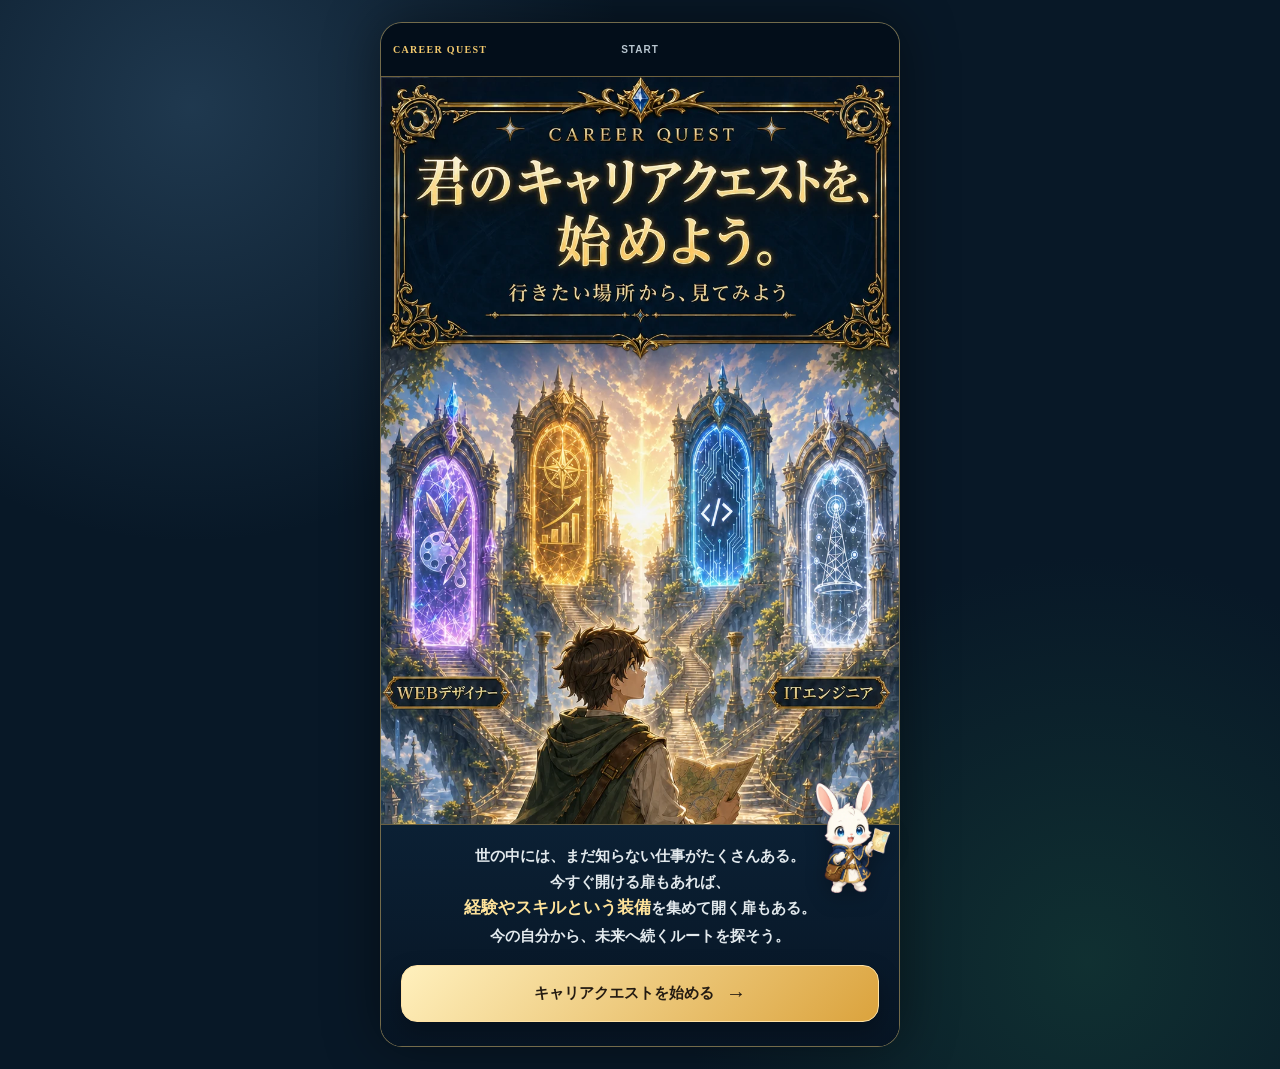
==== index.html @ 81e9b84a "initial commit" ====
<!doctype html>
<html lang="ja">
  <head>
    <meta charset="UTF-8" />
    <meta name="viewport" content="width=device-width, initial-scale=1.0, viewport-fit=cover" />
    <meta name="theme-color" content="#081827" />
    <meta name="description" content="行きたい未来と、今の自分から始めやすいキャリアルートを確認するミニゲームです。" />
    <meta name="author" content="@satomi.ohtagaki" />
    <meta name="copyright" content="© 2026 @satomi.ohtagaki" />
    <title>Career Quest | はじめのルートを探そう</title>
    <link rel="stylesheet" href="styles.css" />
  </head>
  <body>
    <main class="game-shell">
      <header class="game-bar">
        <span class="game-brand">CAREER QUEST</span>
        <span id="stepLabel" class="step-label" aria-live="polite">START</span>
        <nav id="gameNav" class="game-nav" aria-label="ページ操作" hidden>
          <button type="button" data-global-action="back" aria-label="一つ前に戻る">← 戻る</button>
          <button type="button" data-global-action="top" aria-label="トップへ戻る">TOP</button>
        </nav>
      </header>

      <section id="screen" class="screen" aria-live="polite"></section>
      <button id="persistentGuide" class="persistent-guide" type="button" aria-label="うさぎの案内人に話しかける">
        <img src="assets/rabbit-guide.webp" alt="" />
      </button>
    </main>

    <template id="startTemplate">
      <article class="start-screen">
        <img class="start-art" src="assets/hero.webp" alt="複数の未来の扉を前にした冒険者" />
        <div class="start-action">
          <p>
            世の中には、まだ知らない仕事がたくさんある。<br />
            今すぐ開ける扉もあれば、<br />
            <strong>経験やスキルという装備</strong>を集めて開く扉もある。<br />
            今の自分から、未来へ続くルートを探そう。
          </p>
          <button class="quest-button" data-action="start-quest">キャリアクエストを始める <span>→</span></button>
        </div>


      </article>
    </template>

    <template id="goalTemplate">
      <article class="goal-screen">
        <section id="careerReveal" class="career-reveal" hidden aria-label="仕事のカードを動かして、未来の扉へ送る演出">
          <div class="reveal-veil" aria-hidden="true"></div>
          <div class="reveal-copy">
            <p class="eyebrow">THE WORLD OF WORK</p>
            <h2>仕事も、働き方も、ひとつじゃない。</h2>
            <p>カードをマウスや指で動かして、仕事の世界を眺めてみよう。</p>
          </div>
          <div id="revealCards" class="reveal-cards" aria-hidden="true"></div>

          <aside id="cardDetail" class="card-detail" hidden aria-live="polite">
            <button class="card-detail__close" type="button" data-action="close-card-detail" aria-label="カード詳細を閉じる">×</button>
            <button class="card-detail__nav card-detail__nav--prev" type="button" data-action="prev-card" aria-label="前のカードを見る">‹</button>
            <div class="card-detail__content">
              <div id="cardDetailVisual" class="card-detail__visual"></div>
              <h3 id="cardDetailTitle"></h3>
              <dl class="card-detail__stats">
                <div><dt>役割</dt><dd id="cardDetailCopy"></dd></div>
                <div><dt>装備</dt><dd id="cardDetailGear"></dd></div>
                <div class="card-detail__warning"><dt>注意</dt><dd id="cardDetailChallenge"></dd></div>
              </dl>
              <button class="card-detail__choose" type="button" data-action="choose-card-gate">この扉を見てみる <span>→</span></button>
            </div>
            <button class="card-detail__nav card-detail__nav--next" type="button" data-action="next-card" aria-label="次のカードを見る">›</button>
          </aside>

          <div class="reveal-controls">
            <p><span>↔</span> ドラッグしてカードを動かせるよ</p>
            <button class="reveal-skip" type="button" data-action="skip-reveal">演出をスキップして、カードを扉へ送る <span>→</span></button>
          </div>
        </section>

        <div class="goal-heading">
          <p class="eyebrow">QUEST 01 / CHOOSE YOUR GATE</p>
          <h1>行きたい未来の<br />扉を選ぼう。</h1>
          <p class="supporting-copy">扉をタップすると、開くために必要な装備をうさぎが教えてくれるよ。</p>
          <p class="rank-note"><strong>扉のランク</strong>は、今ある装備で挑みやすい扉の目安。経験値を集めれば、次の扉が開く。</p>
        </div>

        <div class="door-map">
          <img src="assets/route-doors.webp" alt="四つの未来へつながる魔法の扉" />
          <button class="door-hotspot creative" data-goal="creative" aria-label="SSR クリエイティブの扉を確認する">
            <span class="door-rank">SSR</span><strong class="door-title">クリエイティブの扉</strong><small class="door-jobs">WEB・動画・制作</small>
          </button>
          <button class="door-hotspot it" data-goal="it" aria-label="SR IT・デジタルの扉を確認する">
            <span class="door-rank">SR</span><strong class="door-title">IT・デジタルの扉</strong><small class="door-jobs">インフラ・開発・CAD</small>
          </button>
          <button class="door-hotspot craft" data-goal="craft" aria-label="R ものづくりの扉を確認する">
            <span class="door-rank">R</span><strong class="door-title">ものづくりの扉</strong><small class="door-jobs">施工管理・機械</small>
          </button>
          <button class="door-hotspot people" data-goal="people" aria-label="N 人と仕事の扉を確認する">
            <span class="door-rank">N</span><strong class="door-title">人と仕事の扉</strong><small class="door-jobs">販売・接客・事務</small>
          </button>
        </div>

        <aside id="guideDialog" class="guide-dialog" hidden aria-live="polite">
          <button class="guide-close" data-action="close-guide" aria-label="案内を閉じる">×</button>
          <div class="guide-bubble">
            <p id="guideKicker" class="eyebrow">REQUIRED EQUIPMENT</p>
            <h2 id="guideTitle"></h2>
            <p id="guideCopy"></p>
            <ul id="guideEquipment"></ul>
            <button class="guide-button" data-action="choose-selected-goal">この扉を目指す <span>→</span></button>
          </div>
        </aside>
      </article>
    </template>

    <template id="questionTemplate">
      <article class="question-screen">
        <div class="progress" aria-label="進行状況"><span id="progressFill"></span></div>
        <p id="questionKicker" class="eyebrow"></p>
        <h1 id="questionTitle"></h1>
        <p id="questionHint" class="supporting-copy"></p>
        <div class="answer-stack">
          <button class="answer-button" data-answer="yes"></button>
          <button class="answer-button" data-answer="no"></button>
          <button class="answer-button subtle-answer" data-answer="maybe"></button>
        </div>
        <p class="microcopy">合否を決める質問ではないよ。今の自分に近いものを選ぼう。</p>
      </article>
    </template>

    <template id="resultTemplate">
      <article class="result-screen">
        <figure class="result-visual">
          <img id="resultArt" alt="診断されたスタートルート" />
          <p class="result-scroll-hint">↓ スクロールして、ルートを確認</p>
        </figure>

        <div class="result-copy">
          <p class="eyebrow">YOUR STARTING ROUTE</p>
          <p id="routeChip" class="route-chip"></p>
          <h1>行きたい未来へ進む、<br />今のスタートルート。</h1>
          <p id="resultLead" class="result-lead"></p>

          <section class="route-map" aria-label="キャリアルート">
            <div><span>選んだ未来の扉</span><strong id="goalName"></strong></div>
            <div><span>今のスタートルート</span><strong id="startingRoute"></strong></div>
            <div><span>最初に挑む仕事</span><strong id="nextJob"></strong></div>
          </section>

          <section class="first-quest">
            <p>FIRST QUEST</p>
            <strong id="firstQuest"></strong>
          </section>

          <p class="result-note">今の装備で始められるルートが、次の扉へ進むための経験値になる。</p>
          <button class="quest-button" data-action="restart">もう一度、ルートを確認する <span>↻</span></button>
          <p class="creator-credit">@satomi.ohtagaki</p>
        </div>
      </article>
    </template>

    <!-- Career Quest / @satomi.ohtagaki -->
    <script src="script.js"></script>
  </body>
</html>
---- styles.css ----
:root {
  --navy: #081827;
  --navy-soft: #102b46;
  --gold: #f2c96e;
  --cream: #fff6e1;
  --ink: #1a2430;
  --green: #1f5d45;
  --line: rgba(242, 201, 110, 0.45);
}

* { box-sizing: border-box; }
html { background: var(--navy); }
body {
  min-height: 100vh;
  margin: 0;
  color: var(--cream);
  background:
    radial-gradient(circle at 15% 10%, rgba(74, 117, 153, 0.35), transparent 30%),
    radial-gradient(circle at 85% 90%, rgba(31, 93, 69, 0.35), transparent 28%),
    var(--navy);
  font-family: "Hiragino Kaku Gothic ProN", "Yu Gothic", sans-serif;
}

button { font: inherit; }
button:focus-visible { outline: 3px solid #fff0a8; outline-offset: 3px; }
img { max-width: 100%; }
h1, h2, h3, p { margin-top: 0; }
h1, h2, h3 { font-family: "Hiragino Mincho ProN", "Yu Mincho", serif; line-height: 1.28; }

.game-shell {
  width: min(100%, 520px);
  min-height: 100vh;
  margin: 0 auto;
  overflow: hidden;
  background: #0b1d30;
  box-shadow: 0 0 56px rgba(0, 0, 0, 0.45);
}
.game-bar {
  position: sticky;
  z-index: 30;
  top: 0;
  display: flex;
  height: 48px;
  align-items: center;
  justify-content: space-between;
  padding: 0 18px;
  border-bottom: 1px solid var(--line);
  background: rgba(4, 14, 26, 0.96);
  backdrop-filter: blur(8px);
}
.game-brand {
  color: var(--gold);
  font-family: Georgia, serif;
  font-size: 12px;
  font-weight: 800;
  letter-spacing: 0.18em;
}
.step-label {
  color: #b9c6d0;
  font-size: 12px;
  font-weight: 800;
  letter-spacing: 0.1em;
}
.screen { min-height: calc(100vh - 48px); }
.eyebrow {
  margin-bottom: 10px;
  color: var(--gold);
  font-size: 12px;
  font-weight: 900;
  letter-spacing: 0.14em;
}
.supporting-copy {
  margin-bottom: 24px;
  color: #d2dde3;
  font-size: 15px;
  font-weight: 600;
  line-height: 1.7;
}

/* START */
.start-screen {
  min-height: calc(100vh - 48px);
  background: #071524;
}
.start-art {
  display: block;
  width: 100%;
  height: auto;
}
.start-action {
  position: relative;
  z-index: 2;
  margin-top: -2px;
  padding: 18px 20px calc(24px + env(safe-area-inset-bottom));
  border-top: 1px solid rgba(242, 201, 110, 0.42);
  background: linear-gradient(180deg, #0b2034, #071524);
  text-align: center;
}
.start-action p {
  margin-bottom: 0;
  color: #e2e9ed;
  font-size: 15px;
  font-weight: 700;
  line-height: 1.7;
}
.start-action p strong {
  color: #ffe39a;
  font-size: 17px;
}
.quest-button {
  display: flex;
  width: 100%;
  min-height: 56px;
  align-items: center;
  justify-content: center;
  gap: 12px;
  margin-top: 16px;
  padding: 16px;
  border: 1px solid #ffe2a5;
  border-radius: 16px;
  color: #241b12;
  background: linear-gradient(135deg, #fff0bd, #dba33d);
  box-shadow: 0 10px 25px rgba(0, 0, 0, 0.28);
  font-size: 15px;
  font-weight: 900;
  cursor: pointer;
}
.quest-button span { font-size: 20px; }
.quest-button:active, .answer-button:active, .guide-button:active { transform: scale(0.985); }

/* GOAL */
.goal-screen {
  position: relative;
  min-height: calc(100vh - 48px);
  overflow: hidden;
  isolation: isolate;
  padding: 20px 14px calc(18px + env(safe-area-inset-bottom));
  background: #071324;
}
.goal-screen::after {
  position: absolute;
  z-index: -1;
  inset: 0;
  background:
    radial-gradient(ellipse at 50% 12%, rgba(112, 168, 224, 0.22), transparent 30%),
    linear-gradient(180deg, rgba(4, 13, 25, 0.12), rgba(6, 18, 31, 0.55));
  content: "";
}
.goal-heading {
  text-align: center;
  text-shadow: 0 2px 12px #06101c;
}
.goal-heading h1 {
  margin-bottom: 8px;
  font-size: clamp(28px, 7.6vw, 38px);
  letter-spacing: -0.035em;
}
.goal-heading .supporting-copy {
  max-width: 430px;
  margin: 0 auto 10px;
  font-size: 14px;
  line-height: 1.6;
}
.rank-note {
  max-width: 420px;
  margin: 0 auto 15px;
  padding: 10px 12px;
  border: 1px solid rgba(242, 201, 110, 0.5);
  border-radius: 11px;
  color: #dce5ea;
  background: rgba(4, 16, 29, 0.72);
  font-size: 12px;
  font-weight: 700;
  line-height: 1.55;
  text-align: left;
}
.rank-note strong { color: #ffe39a; }
.door-map {
  position: relative;
  width: min(100%, 420px);
  aspect-ratio: 2 / 3;
  margin: 0 auto;
  overflow: hidden;
  border: 1px solid rgba(246, 211, 132, 0.72);
  border-radius: 14px;
  background: #07111e;
  box-shadow: 0 0 0 3px rgba(11, 28, 49, 0.9), 0 12px 28px rgba(0, 0, 0, 0.52);
}
.door-map > img {
  display: block;
  width: 100%;
  height: 100%;
  object-fit: cover;
}
.door-hotspot {
  position: absolute;
  width: 48%;
  height: 48%;
  padding: 0;
  border: 0;
  color: white;
  background: transparent;
  cursor: pointer;
}
.door-rank,
.door-title,
.door-jobs {
  position: absolute;
  left: 50%;
  transform: translateX(-50%);
  text-align: center;
  text-shadow: 0 2px 5px #020711, 0 0 12px currentColor;
}
.door-rank {
  top: 2.2%;
  width: 92%;
  font-family: Georgia, "Times New Roman", serif;
  font-size: clamp(26px, 7.5vw, 36px);
  font-weight: 900;
  letter-spacing: 0.05em;
  line-height: 1;
}
.door-title {
  top: 12.5%;
  width: 94%;
  color: #fffdf3;
  font-family: "Hiragino Mincho ProN", "Yu Mincho", serif;
  font-size: clamp(12px, 3.4vw, 15px);
  font-weight: 900;
  line-height: 1.25;
}
.door-jobs {
  bottom: 3.5%;
  width: auto;
  max-width: 90%;
  padding: 5px 8px;
  border: 1px solid rgba(255, 236, 180, 0.55);
  border-radius: 999px;
  color: #fffaf0;
  background: rgba(3, 12, 24, 0.76);
  box-shadow: 0 3px 10px rgba(0, 0, 0, 0.3);
  font-size: clamp(10px, 2.8vw, 12px);
  font-weight: 900;
  line-height: 1.25;
  white-space: nowrap;
}
.door-hotspot:focus-visible,
.door-hotspot:active {
  outline: 2px solid #fff1ac;
  outline-offset: -8px;
}
.door-hotspot.creative { top: 1%; left: 1%; color: #f7dfff; }
.door-hotspot.it { top: 1%; right: 1%; color: #c7f1ff; }
.door-hotspot.craft { bottom: 1%; left: 1%; color: #eff9ad; }
.door-hotspot.people { right: 1%; bottom: 1%; color: #ffe1a0; }

.guide-dialog {
  position: fixed;
  z-index: 40;
  right: max(10px, calc((100vw - 520px) / 2 + 10px));
  bottom: calc(80px + env(safe-area-inset-bottom));
  display: flex;
  width: min(calc(100% - 20px), 400px);
  align-items: end;
  padding: 0;
}
.guide-dialog[hidden] { display: none; }
.guide-bubble {
  position: relative;
  flex: 1;
  margin: 0;
  padding: 17px 15px 15px;
  border: 2px solid #efd28b;
  border-radius: 18px;
  color: #23322e;
  background: linear-gradient(145deg, #fff5d8, #e9d9b6);
  box-shadow: inset 0 0 0 3px rgba(255, 255, 255, 0.58), 0 8px 24px rgba(0, 0, 0, 0.4);
}
.guide-bubble::after {
  position: absolute;
  right: 26px;
  bottom: -12px;
  width: 0;
  height: 0;
  border: 12px solid transparent;
  border-top-color: #e9d9b6;
  border-bottom: 0;
  content: "";
}
.guide-bubble .eyebrow {
  margin-bottom: 5px;
  color: #806020;
  font-size: 10px;
}
.guide-bubble h2 {
  margin-bottom: 8px;
  color: #294434;
  font-size: 19px;
}
.guide-bubble p:not(.eyebrow) {
  margin-bottom: 10px;
  font-size: 14px;
  font-weight: 700;
  line-height: 1.55;
}
.guide-bubble ul {
  display: grid;
  gap: 5px;
  margin: 0 0 13px;
  padding: 0;
  list-style: none;
  font-size: 13px;
  font-weight: 900;
  line-height: 1.4;
}
.guide-bubble li::before {
  margin-right: 6px;
  color: #a56c16;
  content: "✦";
}
.guide-button {
  width: 100%;
  min-height: 46px;
  padding: 11px;
  border: 1px solid #e5be62;
  border-radius: 11px;
  color: #fff6df;
  background: linear-gradient(135deg, #285f86, #153a64);
  box-shadow: inset 0 1px rgba(255, 255, 255, 0.3);
  font-size: 14px;
  font-weight: 900;
  cursor: pointer;
}
.guide-button span { margin-left: 5px; font-size: 17px; }
.guide-close {
  position: absolute;
  z-index: 3;
  top: 16px;
  right: 16px;
  width: 34px;
  height: 34px;
  border: 1px solid #ead18e;
  border-radius: 50%;
  color: #f8e8bc;
  background: #163b5c;
  box-shadow: 0 2px 8px rgba(0, 0, 0, 0.36);
  font-size: 23px;
  line-height: 1;
  cursor: pointer;
}

/* QUESTIONS */
.question-screen {
  display: flex;
  min-height: calc(100vh - 48px);
  flex-direction: column;
  justify-content: center;
  padding: 30px 20px calc(24px + env(safe-area-inset-bottom));
  background: linear-gradient(160deg, #102f48, #0b1e32 70%, #142d29);
}
.question-screen h1 {
  max-width: 450px;
  margin-bottom: 13px;
  font-size: clamp(29px, 7.8vw, 39px);
  letter-spacing: -0.035em;
}
.progress {
  height: 6px;
  margin: 2px 0 31px;
  overflow: hidden;
  border-radius: 99px;
  background: rgba(255, 255, 255, 0.16);
}
.progress span {
  display: block;
  width: 0;
  height: 100%;
  border-radius: inherit;
  background: linear-gradient(90deg, #c89337, #fff1ae);
  transition: width 280ms ease;
}
.answer-stack {
  display: grid;
  gap: 12px;
  margin-top: 7px;
}
.answer-button {
  position: relative;
  min-height: 84px;
  padding: 15px 44px 15px 52px;
  overflow: hidden;
  border: 1px solid rgba(242, 201, 110, 0.72);
  border-radius: 15px;
  color: var(--cream);
  background: linear-gradient(120deg, rgba(24, 69, 91, 0.95), rgba(11, 31, 52, 0.96));
  box-shadow: inset 0 1px rgba(255, 255, 255, 0.18), 0 6px 14px rgba(0, 0, 0, 0.22);
  font-weight: 800;
  text-align: left;
  cursor: pointer;
}
.answer-button::before {
  position: absolute;
  top: 50%;
  left: 16px;
  display: grid;
  width: 25px;
  height: 25px;
  place-items: center;
  border: 1px solid #f2c96e;
  border-radius: 50%;
  color: #f8df9e;
  content: "✦";
  transform: translateY(-50%);
}
.answer-button::after {
  position: absolute;
  top: 50%;
  right: 15px;
  color: #f2c96e;
  content: "›";
  font-family: Georgia, serif;
  font-size: 31px;
  transform: translateY(-53%);
}
.answer-button strong {
  display: block;
  font-family: "Hiragino Mincho ProN", "Yu Mincho", serif;
  font-size: 18px;
  line-height: 1.35;
}
.answer-button small {
  display: block;
  margin-top: 4px;
  color: #d3dde2;
  font-size: 13px;
  font-weight: 650;
  line-height: 1.45;
}
.answer-button:nth-child(2) {
  border-color: rgba(151, 213, 167, 0.65);
  background: linear-gradient(120deg, rgba(29, 91, 68, 0.96), rgba(10, 45, 39, 0.96));
}
.answer-button:nth-child(3) {
  border-color: rgba(210, 215, 223, 0.43);
  background: linear-gradient(120deg, rgba(56, 69, 88, 0.94), rgba(20, 28, 42, 0.96));
}
.microcopy {
  margin: 19px 0 8px;
  color: #a9bac6;
  font-size: 13px;
  text-align: center;
}
.back-button {
  align-self: center;
  padding: 9px 12px;
  border: 0;
  color: #c7d3da;
  background: transparent;
  font-size: 14px;
  font-weight: 800;
  text-decoration: underline;
  text-underline-offset: 4px;
  cursor: pointer;
}

/* RESULT */
.result-screen {
  min-height: calc(100vh - 48px);
  background: #0b1c2e;
}
.result-visual {
  position: relative;
  margin: 0;
  padding: 0;
  background: #071524;
}
.result-visual img {
  display: block;
  width: 100%;
  height: auto;
}
.result-scroll-hint {
  position: fixed;
  z-index: 35;
  right: 50%;
  bottom: calc(12px + env(safe-area-inset-bottom));
  width: max-content;
  max-width: calc(100% - 32px);
  margin: 0;
  transform: translateX(50%);
  padding: 10px 14px;
  border: 1px solid rgba(255, 224, 157, 0.78);
  border-radius: 999px;
  color: #fff7de;
  background: rgba(5, 24, 39, 0.9);
  box-shadow: 0 6px 18px rgba(0, 0, 0, 0.35);
  font-size: 13px;
  font-weight: 900;
  text-align: center;
  backdrop-filter: blur(7px);
}
.result-copy {
  position: relative;
  padding: 30px 20px calc(30px + env(safe-area-inset-bottom));
  color: var(--ink);
  background: linear-gradient(160deg, #f9efd9, #e6d8ba);
}
.result-copy .eyebrow { color: #8b5c16; }
.result-copy h1 {
  margin-bottom: 12px;
  color: #183228;
  font-size: clamp(31px, 8vw, 39px);
  letter-spacing: -0.04em;
}
.route-chip {
  display: inline-flex;
  margin: 0 0 12px;
  padding: 7px 11px;
  border: 1px solid #b88e44;
  border-radius: 999px;
  color: #fff9e9;
  background: #315b49;
  font-size: 13px;
  font-weight: 900;
  letter-spacing: 0.04em;
}
.result-lead {
  margin-bottom: 0;
  color: #38453e;
  font-size: 15px;
  font-weight: 750;
  line-height: 1.72;
}
.route-map {
  display: grid;
  gap: 10px;
  margin: 21px 0 15px;
}
.route-map div {
  position: relative;
  padding: 14px 14px 14px 35px;
  border: 1px solid #d1b67e;
  border-radius: 13px;
  background: rgba(255, 255, 255, 0.5);
}
.route-map div::before {
  position: absolute;
  top: 50%;
  left: 13px;
  color: #a26e15;
  content: "✦";
  transform: translateY(-50%);
}
.route-map span {
  display: block;
  margin-bottom: 4px;
  color: #7c5d29;
  font-size: 12px;
  font-weight: 900;
  letter-spacing: 0.06em;
}
.route-map strong {
  color: #17362d;
  font-family: "Hiragino Mincho ProN", "Yu Mincho", serif;
  font-size: 17px;
  line-height: 1.45;
}
.first-quest {
  padding: 18px;
  border-radius: 15px;
  color: #fff9e9;
  background: #1d6047;
}
.first-quest p {
  margin-bottom: 6px;
  color: #f0d37e;
  font-size: 11px;
  font-weight: 900;
  letter-spacing: 0.15em;
}
.first-quest strong {
  font-family: "Hiragino Mincho ProN", "Yu Mincho", serif;
  font-size: 19px;
  line-height: 1.55;
}
.result-note {
  margin: 18px 0;
  color: #555f57;
  font-size: 13px;
  font-weight: 650;
  line-height: 1.7;
}
.result-copy .quest-button {
  color: white;
  background: linear-gradient(135deg, #1b694d, #0d4534);
}

/* CREATOR CREDIT */
.creator-credit {
  margin: 18px 0 0;
  color: rgba(69, 82, 74, 0.64);
  font-size: 9px;
  font-weight: 600;
  letter-spacing: 0.05em;
  line-height: 1.5;
  text-align: center;
}

@media (max-width: 370px) {
  .guide-dialog { width: min(calc(100% - 16px), 360px); }
  .guide-bubble h2 { font-size: 17px; }
  .guide-bubble p:not(.eyebrow), .guide-bubble ul { font-size: 12px; }
  .door-rank { font-size: 25px; }
  .door-title { font-size: 11px; }
  .door-jobs { max-width: 94%; font-size: 9px; }
}

@media (min-width: 700px) {
  body { padding: 22px 0; }
  .game-shell {
    border: 1px solid var(--line);
    border-radius: 22px;
  }
}

@media (prefers-reduced-motion: reduce) {
  *, *::before, *::after {
    scroll-behavior: auto !important;
    animation-duration: 0.01ms !important;
    animation-iteration-count: 1 !important;
    transition-duration: 0.01ms !important;
  }
}

/* ===== MASTER NAVIGATION ===== */
.game-bar {
  display: grid;
  grid-template-columns: 1fr auto 1fr;
  gap: 8px;
  height: 54px;
  padding: 0 12px;
}
.game-brand {
  min-width: 0;
  overflow: hidden;
  font-size: 10px;
  letter-spacing: 0.13em;
  text-overflow: ellipsis;
  white-space: nowrap;
}
.step-label {
  justify-self: center;
  font-size: 10px;
}
.game-nav {
  display: flex;
  justify-self: end;
  gap: 5px;
}
.game-nav[hidden] { display: none; }
.game-nav button {
  min-height: 32px;
  padding: 5px 8px;
  border: 1px solid rgba(242, 201, 110, 0.42);
  border-radius: 9px;
  color: #e9eef2;
  background: rgba(13, 37, 59, 0.86);
  box-shadow: inset 0 1px rgba(255, 255, 255, 0.08);
  font-size: 11px;
  font-weight: 900;
  cursor: pointer;
}
.game-nav button:last-child {
  color: #f1d78f;
  background: rgba(71, 48, 17, 0.42);
}
.screen { min-height: calc(100vh - 54px); }
.start-screen,
.goal-screen,
.question-screen,
.result-screen { min-height: calc(100vh - 54px); }

/* ===== INTERACTIVE CAREER CARD REVEAL ===== */
.career-reveal[hidden] { display: none; }
.career-reveal {
  position: fixed;
  z-index: 70;
  inset: 0;
  width: min(100%, 520px);
  min-height: 100dvh;
  margin: 0 auto;
  overflow: hidden;
  color: #fff8e9;
  touch-action: none;
  opacity: 1;
  transition: opacity 850ms ease, visibility 850ms ease;
}
.career-reveal.is-leaving {
  opacity: 0;
  visibility: hidden;
  pointer-events: none;
}
.reveal-veil {
  position: absolute;
  inset: 0;
  background:
    radial-gradient(circle at 50% 46%, rgba(28, 66, 76, .18), transparent 38%),
    linear-gradient(180deg, rgba(3, 11, 19, .87), rgba(4, 17, 27, .70) 45%, rgba(3, 10, 17, .88));
  backdrop-filter: blur(2px) brightness(.76);
  -webkit-backdrop-filter: blur(2px) brightness(.76);
}
.reveal-veil::after {
  position: absolute;
  inset: 0;
  background:
    radial-gradient(circle at 10% 14%, rgba(255,255,255,.82) 0 1px, transparent 1.6px),
    radial-gradient(circle at 25% 32%, rgba(255,255,255,.45) 0 1px, transparent 1.6px),
    radial-gradient(circle at 76% 17%, rgba(255,255,255,.62) 0 1px, transparent 1.6px),
    radial-gradient(circle at 88% 42%, rgba(255,255,255,.45) 0 1px, transparent 1.6px),
    radial-gradient(circle at 17% 69%, rgba(255,255,255,.35) 0 1px, transparent 1.5px),
    radial-gradient(circle at 66% 74%, rgba(255,255,255,.36) 0 1px, transparent 1.5px);
  content: "";
  opacity: .78;
}
.reveal-copy {
  position: absolute;
  z-index: 8;
  top: max(28px, env(safe-area-inset-top));
  right: 22px;
  left: 22px;
  text-align: center;
  opacity: 0;
  transform: translateY(-10px);
  animation: reveal-copy-in 760ms ease 120ms forwards;
  pointer-events: none;
}
.reveal-copy .eyebrow {
  margin: 0 0 7px;
  color: #e8c979;
  font-size: 10px;
  letter-spacing: .22em;
}
.reveal-copy h2 {
  margin: 0 0 8px;
  color: #fff8e7;
  font-family: "Hiragino Mincho ProN", "Yu Mincho", serif;
  font-size: clamp(23px, 6.2vw, 31px);
  line-height: 1.25;
  letter-spacing: -.03em;
  text-shadow: 0 5px 18px rgba(0,0,0,.7);
}
.reveal-copy > p:last-child {
  margin: 0;
  color: rgba(231,239,242,.84);
  font-size: 12px;
  font-weight: 700;
  line-height: 1.6;
}
.reveal-cards {
  position: absolute;
  z-index: 6;
  inset: 104px 0 116px;
  cursor: grab;
  user-select: none;
  -webkit-user-select: none;
}
.reveal-cards:active { cursor: grabbing; }
.career-card {
  --card-glow: #e7c678;
  --card-deep: #14362d;
  --card-ink: rgba(7, 12, 18, 0.78);
  position: absolute;
  left: 50%;
  top: 50%;
  width: 116px;
  height: 168px;
  padding: 8px;
  border: 1px solid color-mix(in srgb, var(--card-glow) 84%, white 16%);
  border-radius: 18px;
  color: #fff9e8;
  background:
    radial-gradient(circle at 50% 0%, rgba(255,255,255,.11), transparent 26%),
    linear-gradient(145deg, rgba(255,255,255,.08), transparent 24%),
    linear-gradient(180deg, color-mix(in srgb, var(--card-deep) 90%, #09111a 10%), #09131d 74%);
  box-shadow:
    0 18px 34px rgba(0,0,0,.52),
    0 0 26px color-mix(in srgb, var(--card-glow) 22%, transparent),
    inset 0 0 0 1px rgba(255,255,255,.08),
    inset 0 0 0 4px color-mix(in srgb, var(--card-glow) 14%, transparent);
  opacity: 0;
  overflow: hidden;
  will-change: left, top, transform, opacity, filter;
  transform-style: preserve-3d;
}
.career-card::before {
  position: absolute;
  inset: 6px;
  border: 1px solid color-mix(in srgb, var(--card-glow) 64%, transparent);
  border-radius: 13px;
  background:
    linear-gradient(180deg, transparent, rgba(255,255,255,.02) 50%, rgba(0,0,0,.10)),
    linear-gradient(90deg, transparent 0 12%, rgba(255,255,255,.03) 24%, transparent 38% 62%, rgba(255,255,255,.03) 76%, transparent 88%);
  content: "";
  pointer-events: none;
}
.career-card::after {
  position: absolute;
  inset: 0;
  background:
    linear-gradient(112deg, transparent 12%, rgba(255,255,255,.12) 28%, transparent 44%),
    radial-gradient(circle at 50% 44%, color-mix(in srgb, var(--card-glow) 14%, transparent), transparent 42%);
  content: "";
  opacity: .5;
  pointer-events: none;
}
.career-card--n { --card-glow: #eec66f; --card-deep: #4a3317; }
.career-card--r { --card-glow: #9fd985; --card-deep: #113c2d; }
.career-card--sr { --card-glow: #83d0fa; --card-deep: #13374a; }
.career-card--ssr { --card-glow: #dca9ef; --card-deep: #3c2149; }
.career-card--work { --card-glow: #f1d895; --card-deep: #43331a; }

/* Generated card art is used as the physical card surface; HTML stays above it for precise Japanese copy. */
.career-card {
  padding: 0;
  border: 0;
  border-radius: 10px;
  background: #07111d;
  box-shadow: 0 18px 34px rgba(0, 0, 0, .58), 0 0 28px color-mix(in srgb, var(--card-glow) 30%, transparent);
}
.career-card::before,
.career-card::after,
.career-card__corners,
.career-card__art,
.career-card__footer { display: none; }
.career-card__face {
  position: absolute;
  inset: 0;
  z-index: 1;
  overflow: hidden;
  border-radius: inherit;
  backface-visibility: hidden;
  -webkit-backface-visibility: hidden;
  transition: transform 620ms cubic-bezier(.2, .75, .22, 1), opacity 250ms ease;
  transform-style: preserve-3d;
}
.career-card__face img {
  display: block;
  width: 100%;
  height: 100%;
  object-fit: cover;
}
.career-card__face--back { transform: rotateY(0deg); }
.career-card__face--front { transform: rotateY(180deg); }
.career-card.is-revealed .career-card__face--back { transform: rotateY(-180deg); }
.career-card.is-revealed .career-card__face--front { transform: rotateY(0deg); }
.career-card__rankplate,
.career-card__seal,
.career-card__nameplate {
  transition: opacity 220ms ease 190ms, transform 220ms ease 190ms;
}
.career-card:not(.is-revealed) .career-card__rankplate,
.career-card:not(.is-revealed) .career-card__seal,
.career-card:not(.is-revealed) .career-card__nameplate {
  opacity: 0;
  transform: translateY(5px);
}
.career-card__rankplate { z-index: 4; }
.career-card__seal { z-index: 4; }
.career-card__nameplate {
  position: absolute;
  z-index: 4;
  right: 8px;
  bottom: 9px;
  left: 8px;
  min-height: 33px;
  margin: 0;
  padding: 4px 5px 5px;
  background: linear-gradient(180deg, rgba(6, 13, 22, .56), rgba(5, 12, 20, .86));
  backdrop-filter: blur(2px);
}
.career-card__nameplate small { font-size: 6px; }
.career-card strong { font-size: 11px; }
.career-card__corners {
  position: absolute;
  inset: 0;
  z-index: 3;
  pointer-events: none;
}
.career-card__corners::before,
.career-card__corners::after {
  position: absolute;
  width: 20px;
  height: 20px;
  border-color: color-mix(in srgb, var(--card-glow) 84%, white 16%);
  border-style: solid;
  content: "";
  filter: drop-shadow(0 0 6px color-mix(in srgb, var(--card-glow) 44%, transparent));
}
.career-card__corners::before {
  top: 8px;
  left: 8px;
  border-width: 2px 0 0 2px;
  border-radius: 8px 0 0 0;
}
.career-card__corners::after {
  right: 8px;
  bottom: 8px;
  border-width: 0 2px 2px 0;
  border-radius: 0 0 8px 0;
}
.career-card__rankplate {
  position: absolute;
  z-index: 5;
  top: 10px;
  left: 10px;
  min-width: 44px;
  padding: 3px 9px 4px;
  border: 1px solid color-mix(in srgb, var(--card-glow) 82%, white 18%);
  border-radius: 999px;
  background: linear-gradient(180deg, rgba(255,255,255,.08), rgba(0,0,0,.26)), var(--card-ink);
  box-shadow: inset 0 1px rgba(255,255,255,.08), 0 0 10px color-mix(in srgb, var(--card-glow) 22%, transparent);
}
.career-card__rank {
  display: block;
  color: var(--card-glow);
  font-family: Georgia, serif;
  font-size: 13px;
  font-weight: 900;
  letter-spacing: .08em;
  text-align: center;
  text-shadow: 0 0 10px color-mix(in srgb, var(--card-glow) 55%, transparent), 0 2px 4px rgba(0,0,0,.8);
}
.career-card__seal {
  position: absolute;
  z-index: 5;
  top: 10px;
  right: 10px;
  display: grid;
  min-width: 30px;
  height: 22px;
  place-items: center;
  padding-inline: 5px;
  border: 1px solid color-mix(in srgb, var(--card-glow) 72%, white 28%);
  border-radius: 6px;
  color: color-mix(in srgb, var(--card-glow) 82%, #fff6d9 18%);
  background: linear-gradient(180deg, rgba(255,255,255,.07), rgba(0,0,0,.18)), rgba(8,14,22,.72);
  font-size: 8px;
  font-weight: 900;
  letter-spacing: .1em;
  box-shadow: 0 0 10px color-mix(in srgb, var(--card-glow) 18%, transparent);
}
.career-card__art {
  position: relative;
  z-index: 1;
  display: grid;
  width: calc(100% - 10px);
  height: 88px;
  margin: 31px auto 0;
  place-items: center;
  overflow: hidden;
  border: 1px solid color-mix(in srgb, var(--card-glow) 44%, transparent);
  border-radius: 11px 11px 8px 8px;
  background:
    radial-gradient(circle at 50% 34%, color-mix(in srgb, var(--card-glow) 34%, transparent), transparent 31%),
    linear-gradient(180deg, rgba(255,255,255,.05), rgba(0,0,0,.34)),
    linear-gradient(135deg, rgba(255,255,255,.03) 25%, transparent 25%),
    linear-gradient(225deg, rgba(255,255,255,.03) 25%, transparent 25%),
    linear-gradient(315deg, rgba(255,255,255,.03) 25%, transparent 25%),
    linear-gradient(45deg, rgba(255,255,255,.03) 25%, transparent 25%);
  background-size: auto, auto, 12px 12px, 12px 12px, 12px 12px, 12px 12px;
  background-position: 0 0, 0 0, 0 0, 6px 0, 6px -6px, 0 6px;
  box-shadow: inset 0 -14px 20px rgba(0,0,0,.30);
}
.career-card__art::before {
  position: absolute;
  left: 50%;
  bottom: -18px;
  width: 90px;
  height: 46px;
  transform: translateX(-50%);
  border: 1px solid color-mix(in srgb, var(--card-glow) 38%, transparent);
  border-radius: 50%;
  background: radial-gradient(ellipse at center, color-mix(in srgb, var(--card-glow) 18%, transparent), transparent 64%);
  content: "";
}
.career-card__figure {
  position: relative;
  z-index: 2;
  display: grid;
  width: 58px;
  height: 64px;
  place-items: center;
  color: #fff8df;
  font-family: Georgia, serif;
  font-size: 36px;
  font-weight: 900;
  text-shadow: 0 0 12px color-mix(in srgb, var(--card-glow) 66%, transparent), 0 5px 8px rgba(0,0,0,.8);
  transform: translateY(4px);
}
.career-card__figure::before {
  position: absolute;
  inset: 7px;
  border: 1px solid color-mix(in srgb, var(--card-glow) 42%, transparent);
  border-radius: 50%;
  content: "";
}
.career-card__nameplate {
  position: relative;
  z-index: 5;
  display: grid;
  min-height: 42px;
  margin: -2px 7px 0;
  padding: 4px 6px 6px;
  place-items: center;
  border: 1px solid color-mix(in srgb, var(--card-glow) 54%, transparent);
  border-radius: 6px 6px 10px 10px;
  background: linear-gradient(180deg, color-mix(in srgb, var(--card-deep) 80%, #0a1520 20%), #08121c);
  box-shadow: 0 -4px 10px rgba(0,0,0,.42), inset 0 1px rgba(255,255,255,.05);
}
.career-card__nameplate small {
  display: block;
  margin-bottom: 2px;
  color: color-mix(in srgb, var(--card-glow) 68%, white 32%);
  font-size: 7px;
  font-weight: 900;
  letter-spacing: .16em;
}
.career-card strong {
  display: block;
  color: #fff8e8;
  font-family: "Hiragino Mincho ProN", "Yu Mincho", serif;
  font-size: 12px;
  line-height: 1.25;
  text-align: center;
  text-shadow: 0 2px 5px rgba(0,0,0,.75);
}
.career-card__footer {
  position: absolute;
  z-index: 5;
  right: 12px;
  bottom: 9px;
  left: 12px;
  display: flex;
  align-items: center;
  justify-content: space-between;
}
.career-card__gem {
  width: 8px;
  height: 8px;
  border: 1px solid color-mix(in srgb, var(--card-glow) 84%, white 16%);
  border-radius: 50%;
  background: radial-gradient(circle at 35% 35%, #fffaf0, color-mix(in srgb, var(--card-glow) 80%, transparent));
  box-shadow: 0 0 8px color-mix(in srgb, var(--card-glow) 22%, transparent);
}
.career-card__stars {
  margin-left: auto;
  color: color-mix(in srgb, var(--card-glow) 78%, #fff2cd 22%);
  font-family: Georgia, serif;
  font-size: 8px;
  letter-spacing: .08em;
}
.reveal-controls {
  position: absolute;
  z-index: 9;
  right: 18px;
  bottom: calc(16px + env(safe-area-inset-bottom));
  left: 18px;
  display: grid;
  gap: 8px;
  justify-items: center;
}
.reveal-controls p {
  margin: 0 0 2px;
  color: rgba(231,238,241,.79);
  font-size: 11px;
  font-weight: 700;
}
.reveal-controls p span {
  display: inline-block;
  margin-right: 5px;
  color: #e8c979;
  animation: drag-hint 1.7s ease-in-out infinite;
}
.reveal-send {
  width: min(100%, 330px);
  min-height: 48px;
  border: 1px solid rgba(239,207,125,.74);
  border-radius: 999px;
  color: #142013;
  background: linear-gradient(180deg, #f7dfa0, #d7ad55);
  box-shadow: 0 10px 24px rgba(0,0,0,.36), inset 0 1px rgba(255,255,255,.7);
  font-size: 14px;
  font-weight: 900;
  cursor: pointer;
}
.reveal-send span { margin-left: 8px; }
.reveal-send:active { transform: translateY(1px); }
.reveal-skip {
  padding: 3px 8px;
  border: 0;
  color: rgba(231,238,241,.62);
  background: transparent;
  font-size: 10px;
  font-weight: 700;
  text-decoration: underline;
  text-underline-offset: 3px;
  cursor: pointer;
}
.career-reveal.is-sending .reveal-copy,
.career-reveal.is-sending .reveal-controls {
  opacity: 0;
  transition: opacity 360ms ease;
  pointer-events: none;
}
@keyframes reveal-copy-in { to { opacity: 1; transform: translateY(0); } }
@keyframes drag-hint {
  0%, 100% { transform: translateX(-4px); }
  50% { transform: translateX(4px); }
}
@media (max-width: 370px) {
  .game-brand { font-size: 9px; }
  .game-nav button { padding-inline: 7px; font-size: 10px; }
  .reveal-copy { top: max(20px, env(safe-area-inset-top)); }
  .reveal-copy h2 { font-size: 22px; }
  .reveal-cards { inset-top: 96px; }
  .career-card { width: 100px; height: 146px; }
  .career-card__art { height: 76px; }
  .career-card__figure { font-size: 31px; }
  .career-card strong { font-size: 11px; }
  .career-card__nameplate small { font-size: 6px; }
}
@media (prefers-reduced-motion: reduce) {
  .career-reveal *, .career-card { animation: none !important; transition-duration: .01ms !important; }
}

/* Signature: intentionally nearly invisible */
.creator-credit {
  margin-top: 20px;
  color: rgba(45, 58, 50, 0.17) !important;
  font-size: 8px !important;
  font-weight: 500 !important;
  letter-spacing: 0.04em;
  user-select: text;
}


/* ===== CARD DETAIL VIEW ===== */
.card-detail[hidden] { display: none; }
.card-detail {
  position: absolute;
  z-index: 20;
  inset: 0;
  display: grid;
  grid-template-columns: 42px minmax(0, 1fr) 42px;
  align-items: center;
  padding: 78px 12px 86px;
  background:
    radial-gradient(circle at 50% 38%, rgba(231, 196, 112, .13), transparent 34%),
    rgba(3, 9, 16, .88);
  backdrop-filter: blur(7px);
  animation: card-detail-in 260ms ease both;
}
.card-detail__content {
  width: min(100%, 350px);
  max-height: 100%;
  margin: auto;
  overflow-y: auto;
  padding: 4px 10px 18px;
  text-align: center;
  scrollbar-width: thin;
}
.card-detail__visual {
  display: grid;
  min-height: 278px;
  place-items: center;
  perspective: 900px;
}
.card-detail__card {
  position: relative;
  left: auto;
  top: auto;
  width: 178px;
  height: 258px;
  opacity: 1 !important;
  transform: none !important;
  filter: none !important;
  animation: card-detail-float 3.4s ease-in-out infinite;
}
.card-detail__card .career-card__art { height: 138px; margin-top: 43px; }
.card-detail__card .career-card__figure { width: 88px; height: 94px; font-size: 54px; }
.card-detail__card .career-card__nameplate { min-height: 58px; padding: 7px 8px 8px; }
.card-detail__card .career-card__nameplate small { font-size: 9px; }
.card-detail__card strong { font-size: 17px; }

/* Card backs are the first encounter. Their colour reveals the rank before a job face is opened. */
.career-card__face--back::after { display: none; }
.career-card__seal { display: none; }
.career-card:not(.is-revealed) .career-card__nameplate { display: none; }

/* The guide remains nearby without covering the controls; its posture shifts with the route. */
.persistent-guide {
  position: fixed;
  z-index: 28;
  right: max(10px, calc((100vw - 520px) / 2 + 10px));
  bottom: calc(7px + env(safe-area-inset-bottom));
  width: 74px;
  padding: 0;
  border: 0;
  background: transparent;
  cursor: pointer;
  touch-action: manipulation;
  filter: drop-shadow(0 5px 10px rgba(0, 0, 0, .3));
  transform-origin: 50% 100%;
  transition: transform 280ms ease, opacity 220ms ease;
}
.persistent-guide img {
  display: block;
  width: 100%;
}
.persistent-guide:focus-visible {
  outline: 2px solid #fff1ac;
  outline-offset: 4px;
}
.persistent-guide.is-question { transform: translateY(-2px) rotate(-3deg); }
.persistent-guide.is-result { transform: translateY(-7px) rotate(3deg) scale(1.04); }
.persistent-guide.is-cards { opacity: .68; transform: translateY(-12px) scale(.9); }
.persistent-guide.is-guide { transform: translateY(-12px) rotate(-5deg) scale(1.08); }
.persistent-guide.is-pose-0 img { animation: guide-idle 3.5s ease-in-out infinite; }
.persistent-guide.is-pose-1 img { animation: guide-hop 2.7s ease-in-out infinite; }
.persistent-guide.is-pose-2 img { animation: guide-peek 3.2s ease-in-out infinite; }
.persistent-guide.is-pose-3 img { animation: guide-wave 3s ease-in-out infinite; }
.persistent-guide.is-tickled img {
  animation: guide-tickle 950ms cubic-bezier(.35, .02, .34, 1.25) both !important;
}
@keyframes guide-idle {
  0%, 100% { transform: scaleX(-1) translateY(0) rotate(0); }
  50% { transform: scaleX(-1) translateY(-5px) rotate(1deg); }
}
@keyframes guide-hop {
  0%, 100% { transform: scaleX(-1) translateY(0) rotate(-2deg); }
  30% { transform: scaleX(-1) translateY(-8px) rotate(2deg); }
  45% { transform: scaleX(-1) translateY(-2px) rotate(0); }
}
@keyframes guide-peek {
  0%, 100% { transform: scaleX(-1) translateY(0) rotate(0); }
  50% { transform: scaleX(-1) translate(-4px, -3px) rotate(-5deg) scale(1.03); }
}
@keyframes guide-wave {
  0%, 100% { transform: scaleX(-1) translateY(0) rotate(0); }
  25% { transform: scaleX(-1) translateY(-4px) rotate(4deg); }
  50% { transform: scaleX(-1) translateY(-6px) rotate(-2deg); }
  75% { transform: scaleX(-1) translateY(-3px) rotate(3deg); }
}
@keyframes guide-tickle {
  0% { transform: translate(0, 0) rotate(0) scale(1); }
  18% { transform: translate(-5px, 2px) rotate(-9deg) scale(.9); }
  38% { transform: translate(5px, -1px) rotate(8deg) scale(.96); }
  58% { transform: translate(-4px, 2px) rotate(-6deg) scale(.91); }
  78% { transform: translate(3px, -1px) rotate(4deg) scale(.98); }
  100% { transform: translate(0, 0) rotate(0) scale(1); }
}
@media (max-width: 370px) { .persistent-guide { width: 62px; } }
.card-detail__card .career-card__seal { top: 13px; right: 13px; height: 26px; font-size: 9px; }
.card-detail__card .career-card__nameplate {
  right: 13px;
  bottom: 15px;
  left: 13px;
  min-height: 49px;
}
.card-detail h3 {
  margin: 0 0 8px;
  color: #fff8e9;
  font-family: "Hiragino Mincho ProN", "Yu Mincho", serif;
  font-size: 27px;
  letter-spacing: -.03em;
}
.card-detail__copy {
  margin: 0 auto 14px;
  color: rgba(237, 242, 244, .88);
  font-size: 13px;
  font-weight: 700;
  line-height: 1.75;
}
.card-detail__stats {
  display: grid;
  gap: 7px;
  margin: 0 0 14px;
  text-align: left;
}
.card-detail__stats div {
  padding: 9px 11px;
  border: 1px solid rgba(226, 197, 120, .22);
  border-radius: 11px;
  background: rgba(255, 255, 255, .035);
}
.card-detail__stats dt {
  margin-bottom: 2px;
  color: #dfc47b;
  font-size: 9px;
  font-weight: 900;
  letter-spacing: .1em;
}
.card-detail__stats dd {
  margin: 0;
  color: #f5f1e8;
  font-size: 12px;
  font-weight: 800;
  line-height: 1.45;
}
.card-detail__stats .card-detail__warning {
  border-color: rgba(225, 124, 92, .56);
  background: rgba(124, 35, 22, .24);
}
.card-detail__warning dt { color: #ffc0ab; }
.card-detail__warning dd { color: #fff1e9; }
.card-detail__choose {
  width: 100%;
  min-height: 48px;
  border: 1px solid rgba(239, 207, 125, .76);
  border-radius: 999px;
  color: #142013;
  background: linear-gradient(180deg, #f7dfa0, #d7ad55);
  box-shadow: 0 10px 24px rgba(0,0,0,.36), inset 0 1px rgba(255,255,255,.7);
  font-size: 14px;
  font-weight: 900;
  cursor: pointer;
}
.card-detail__close {
  position: absolute;
  z-index: 3;
  top: max(18px, env(safe-area-inset-top));
  right: 18px;
  display: grid;
  width: 38px;
  height: 38px;
  place-items: center;
  border: 1px solid rgba(236, 211, 151, .48);
  border-radius: 50%;
  color: #fff7e4;
  background: rgba(4, 11, 19, .68);
  font-size: 23px;
  cursor: pointer;
}
.card-detail__nav {
  display: grid;
  width: 38px;
  height: 56px;
  place-items: center;
  border: 1px solid rgba(236, 211, 151, .36);
  border-radius: 999px;
  color: #f7df9f;
  background: rgba(5, 13, 23, .72);
  font-size: 31px;
  cursor: pointer;
}
.card-detail__nav:active,
.card-detail__close:active,
.card-detail__choose:active { transform: translateY(1px); }
.career-reveal.is-detail-open .reveal-copy,
.career-reveal.is-detail-open .reveal-controls,
.career-reveal.is-detail-open .reveal-cards {
  opacity: .12;
  transition: opacity 220ms ease;
  pointer-events: none;
}
@keyframes card-detail-in {
  from { opacity: 0; }
  to { opacity: 1; }
}
@keyframes card-detail-float {
  0%, 100% { transform: translateY(0) rotate(-.4deg); }
  50% { transform: translateY(-8px) rotate(.4deg); }
}
@media (max-width: 370px) {
  .card-detail { grid-template-columns: 34px minmax(0, 1fr) 34px; padding-inline: 6px; }
  .card-detail__nav { width: 32px; height: 50px; }
  .card-detail__card { width: 154px; height: 224px; }
  .card-detail__card .career-card__art { height: 117px; margin-top: 39px; }
  .card-detail__card .career-card__figure { font-size: 46px; }
  .card-detail__visual { min-height: 242px; }
  .card-detail h3 { font-size: 24px; }
}

/* Final layer: keep the generated card art uninterrupted and reserve the lower plaque for live text. */
.career-card__rankplate { z-index: 4; }
.career-card__seal { z-index: 4; }
.career-card__nameplate {
  position: absolute;
  z-index: 4;
  right: 8px;
  bottom: 9px;
  left: 8px;
  min-height: 33px;
  margin: 0;
  padding: 4px 5px 5px;
  background: linear-gradient(180deg, rgba(6, 13, 22, .56), rgba(5, 12, 20, .86));
  backdrop-filter: blur(2px);
}
.career-card__nameplate small { font-size: 6px; }
.career-card strong { font-size: 11px; }
.card-detail__card .career-card__nameplate {
  right: 13px;
  bottom: 15px;
  left: 13px;
  min-height: 49px;
  padding: 7px 8px 8px;
}
.card-detail__card .career-card__nameplate small { font-size: 9px; }
.card-detail__card strong { font-size: 17px; }
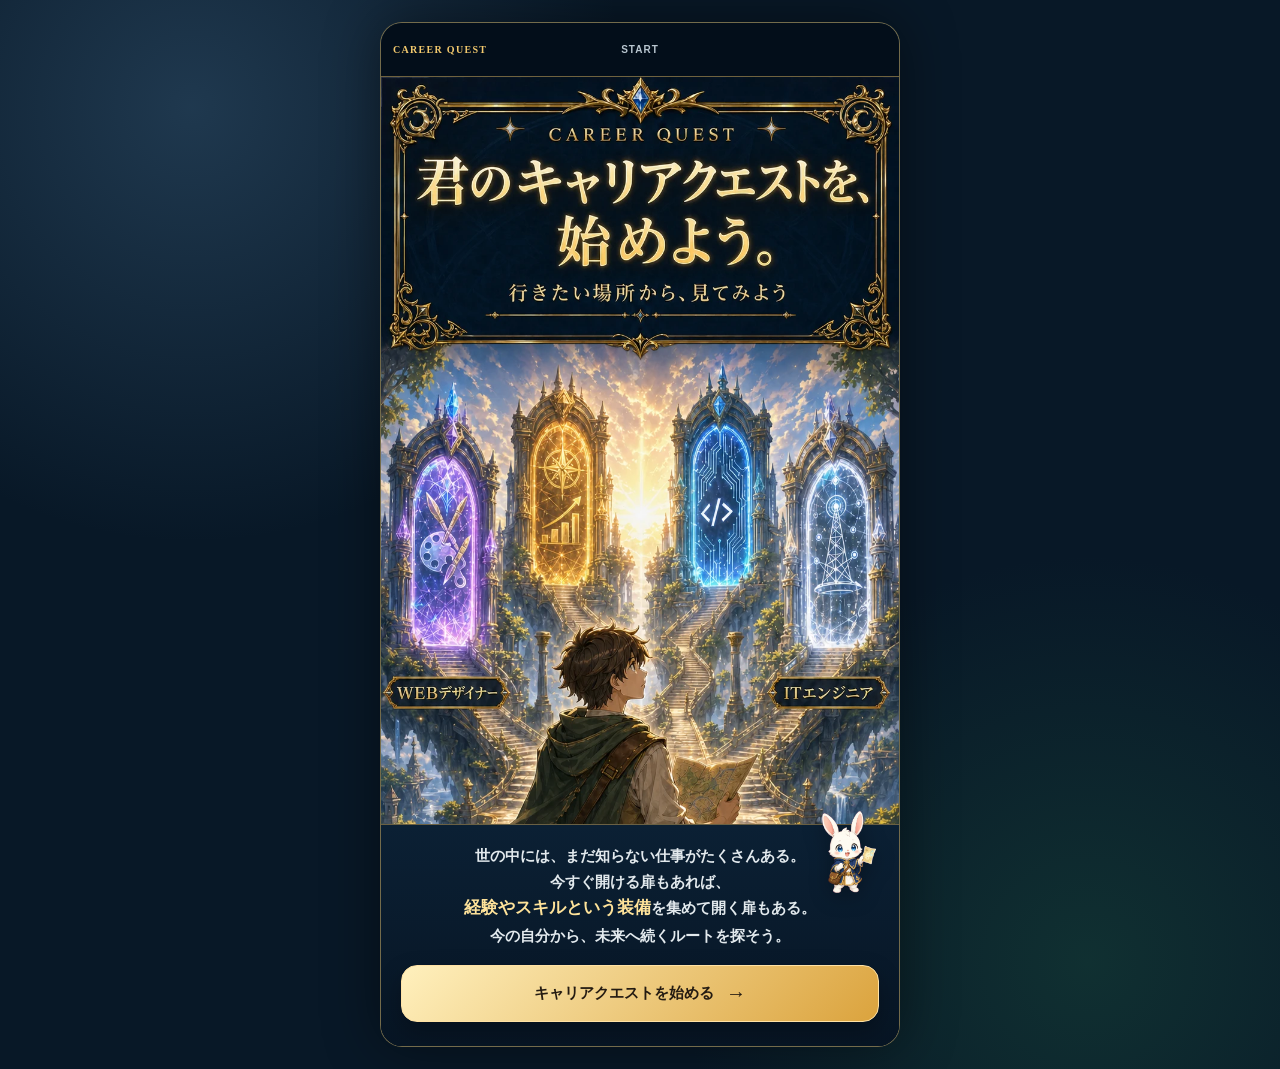
==== commit 690c4ce0: "update" ====
--- a/index.html
+++ b/index.html
@@ -20,16 +20,15 @@
           <button type="button" data-global-action="top" aria-label="トップへ戻る">TOP</button>
         </nav>
       </header>
-
       <section id="screen" class="screen" aria-live="polite"></section>
       <button id="persistentGuide" class="persistent-guide" type="button" aria-label="うさぎの案内人に話しかける">
-        <img src="assets/rabbit-guide.webp" alt="" />
+        <img src="assets/rabbit-guide.webp" alt="" width="240" height="240" decoding="async" />
       </button>
     </main>
 
     <template id="startTemplate">
       <article class="start-screen">
-        <img class="start-art" src="assets/hero.webp" alt="複数の未来の扉を前にした冒険者" />
+        <img class="start-art" src="assets/hero.webp" alt="複数の未来の扉を前にした冒険者" fetchpriority="high" />
         <div class="start-action">
           <p>
             世の中には、まだ知らない仕事がたくさんある。<br />
@@ -39,8 +38,6 @@
           </p>
           <button class="quest-button" data-action="start-quest">キャリアクエストを始める <span>→</span></button>
         </div>
-
-
       </article>
     </template>
 
@@ -51,16 +48,14 @@
           <div class="reveal-copy">
             <p class="eyebrow">THE WORLD OF WORK</p>
             <h2>仕事も、働き方も、ひとつじゃない。</h2>
-            <p>カードをマウスや指で動かして、仕事の世界を眺めてみよう。</p>
           </div>
+          <div id="cardLoading" class="card-loading" role="status">カードを準備中…🃏</div>
           <div id="revealCards" class="reveal-cards" aria-hidden="true"></div>
-
           <aside id="cardDetail" class="card-detail" hidden aria-live="polite">
             <button class="card-detail__close" type="button" data-action="close-card-detail" aria-label="カード詳細を閉じる">×</button>
             <button class="card-detail__nav card-detail__nav--prev" type="button" data-action="prev-card" aria-label="前のカードを見る">‹</button>
             <div class="card-detail__content">
               <div id="cardDetailVisual" class="card-detail__visual"></div>
-              <h3 id="cardDetailTitle"></h3>
               <dl class="card-detail__stats">
                 <div><dt>役割</dt><dd id="cardDetailCopy"></dd></div>
                 <div><dt>装備</dt><dd id="cardDetailGear"></dd></div>
@@ -70,9 +65,12 @@
             </div>
             <button class="card-detail__nav card-detail__nav--next" type="button" data-action="next-card" aria-label="次のカードを見る">›</button>
           </aside>
-
+          <aside id="dragGuide" class="reveal-drag-guide" role="status" aria-live="polite" hidden>
+            <span class="reveal-drag-guide__icon" aria-hidden="true">↔</span>
+            <p>気になる一枚をタップして、次のQUESTへ進もう！</p>
+            <button class="reveal-drag-guide__close" type="button" data-action="close-drag-guide" aria-label="案内を閉じる">×</button>
+          </aside>
           <div class="reveal-controls">
-            <p><span>↔</span> ドラッグしてカードを動かせるよ</p>
             <button class="reveal-skip" type="button" data-action="skip-reveal">演出をスキップして、カードを扉へ送る <span>→</span></button>
           </div>
         </section>
@@ -85,18 +83,18 @@
         </div>
 
         <div class="door-map">
-          <img src="assets/route-doors.webp" alt="四つの未来へつながる魔法の扉" />
-          <button class="door-hotspot creative" data-goal="creative" aria-label="SSR クリエイティブの扉を確認する">
-            <span class="door-rank">SSR</span><strong class="door-title">クリエイティブの扉</strong><small class="door-jobs">WEB・動画・制作</small>
+          <img src="assets/route-doors.webp" alt="四つの未来へつながる魔法の扉" loading="lazy" decoding="async" />
+          <button class="door-hotspot creative" data-goal="creative" aria-label="SSRの扉を確認する">
+            <span class="door-rank">SSR</span><strong class="door-title">クリエイティブの扉</strong><small class="door-jobs">WEBデザイン・動画編集・プログラマー</small>
           </button>
-          <button class="door-hotspot it" data-goal="it" aria-label="SR IT・デジタルの扉を確認する">
-            <span class="door-rank">SR</span><strong class="door-title">IT・デジタルの扉</strong><small class="door-jobs">インフラ・開発・CAD</small>
+          <button class="door-hotspot it" data-goal="it" aria-label="SRの扉を確認する">
+            <span class="door-rank">SR</span><strong class="door-title">IT・デジタルの扉</strong><small class="door-jobs">インフラエンジニア・CADオペレーター・一般事務</small>
           </button>
-          <button class="door-hotspot craft" data-goal="craft" aria-label="R ものづくりの扉を確認する">
-            <span class="door-rank">R</span><strong class="door-title">ものづくりの扉</strong><small class="door-jobs">施工管理・機械</small>
+          <button class="door-hotspot craft" data-goal="craft" aria-label="Rの扉を確認する">
+            <span class="door-rank">R</span><strong class="door-title">ものづくりの扉</strong><small class="door-jobs">営業・施工管理・機械エンジニア</small>
           </button>
-          <button class="door-hotspot people" data-goal="people" aria-label="N 人と仕事の扉を確認する">
-            <span class="door-rank">N</span><strong class="door-title">人と仕事の扉</strong><small class="door-jobs">販売・接客・事務</small>
+          <button class="door-hotspot people" data-goal="people" aria-label="Nの扉を確認する">
+            <span class="door-rank">N</span><strong class="door-title">人と仕事の扉</strong><small class="door-jobs">販売・接客</small>
           </button>
         </div>
 
@@ -131,35 +129,50 @@
     <template id="resultTemplate">
       <article class="result-screen">
         <figure class="result-visual">
-          <img id="resultArt" alt="診断されたスタートルート" />
+          <img id="resultArt" alt="診断されたスタートルート" loading="lazy" decoding="async" />
           <p class="result-scroll-hint">↓ スクロールして、ルートを確認</p>
         </figure>
-
         <div class="result-copy">
           <p class="eyebrow">YOUR STARTING ROUTE</p>
           <p id="routeChip" class="route-chip"></p>
           <h1>行きたい未来へ進む、<br />今のスタートルート。</h1>
           <p id="resultLead" class="result-lead"></p>
-
           <section class="route-map" aria-label="キャリアルート">
             <div><span>選んだ未来の扉</span><strong id="goalName"></strong></div>
             <div><span>今のスタートルート</span><strong id="startingRoute"></strong></div>
-            <div><span>最初に挑む仕事</span><strong id="nextJob"></strong></div>
+            <div><span>このルートで選べるジョブ</span><strong id="nextJob"></strong></div>
           </section>
-
           <section class="first-quest">
             <p>FIRST QUEST</p>
             <strong id="firstQuest"></strong>
           </section>
-
           <p class="result-note">今の装備で始められるルートが、次の扉へ進むための経験値になる。</p>
           <button class="quest-button" data-action="restart">もう一度、ルートを確認する <span>↻</span></button>
           <p class="creator-credit">@satomi.ohtagaki</p>
         </div>
+
+        <aside id="resultQuestNotice" class="result-quest-notice" role="dialog" aria-modal="true" aria-labelledby="resultQuestTitle" hidden>
+          <div class="result-quest-notice__panel">
+            <div class="result-quest-notice__ornaments" aria-hidden="true">
+              <span class="result-quest-notice__corner result-quest-notice__corner--tl"></span>
+              <span class="result-quest-notice__corner result-quest-notice__corner--tr"></span>
+              <span class="result-quest-notice__corner result-quest-notice__corner--bl"></span>
+              <span class="result-quest-notice__corner result-quest-notice__corner--br"></span>
+              <span class="result-quest-notice__crest result-quest-notice__crest--top"></span>
+              <span class="result-quest-notice__crest result-quest-notice__crest--bottom"></span>
+            </div>
+            <button class="result-quest-notice__close" type="button" data-action="close-result-quest" aria-label="クエスト案内を閉じる">×</button>
+            <span class="result-quest-notice__spark" aria-hidden="true">✦</span>
+            <p id="resultQuestTitle" class="result-quest-notice__title">QUEST発生！</p>
+            <p class="result-quest-notice__copy">次に進むルートを<br />担当者と一緒に考えよう！</p>
+            <button class="result-quest-notice__button" type="button" data-action="confirm-result-quest">
+              担当者と進み方を確認する <span>›</span>
+            </button>
+          </div>
+        </aside>
       </article>
     </template>
 
-    <!-- Career Quest / @satomi.ohtagaki -->
     <script src="script.js"></script>
   </body>
 </html>
--- a/styles.css
+++ b/styles.css
@@ -178,7 +178,7 @@
 .door-map {
   position: relative;
   width: min(100%, 420px);
-  aspect-ratio: 2 / 3;
+  aspect-ratio: 561 / 701;
   margin: 0 auto;
   overflow: hidden;
   border: 1px solid rgba(246, 211, 132, 0.72);
@@ -206,48 +206,19 @@
 .door-title,
 .door-jobs {
   position: absolute;
-  left: 50%;
-  transform: translateX(-50%);
-  text-align: center;
-  text-shadow: 0 2px 5px #020711, 0 0 12px currentColor;
-}
-.door-rank {
-  top: 2.2%;
-  width: 92%;
-  font-family: Georgia, "Times New Roman", serif;
-  font-size: clamp(26px, 7.5vw, 36px);
-  font-weight: 900;
-  letter-spacing: 0.05em;
-  line-height: 1;
-}
-.door-title {
-  top: 12.5%;
-  width: 94%;
-  color: #fffdf3;
-  font-family: "Hiragino Mincho ProN", "Yu Mincho", serif;
-  font-size: clamp(12px, 3.4vw, 15px);
-  font-weight: 900;
-  line-height: 1.25;
-}
-.door-jobs {
-  bottom: 3.5%;
-  width: auto;
-  max-width: 90%;
-  padding: 5px 8px;
-  border: 1px solid rgba(255, 236, 180, 0.55);
-  border-radius: 999px;
-  color: #fffaf0;
-  background: rgba(3, 12, 24, 0.76);
-  box-shadow: 0 3px 10px rgba(0, 0, 0, 0.3);
-  font-size: clamp(10px, 2.8vw, 12px);
-  font-weight: 900;
-  line-height: 1.25;
+  width: 1px;
+  height: 1px;
+  padding: 0;
+  margin: -1px;
+  overflow: hidden;
+  clip: rect(0, 0, 0, 0);
   white-space: nowrap;
-}
-.door-hotspot:focus-visible,
-.door-hotspot:active {
-  outline: 2px solid #fff1ac;
+  border: 0;
+}
+.door-hotspot:focus-visible {
+  outline: 2px solid rgba(255, 241, 172, 0.95);
   outline-offset: -8px;
+  border-radius: 22px;
 }
 .door-hotspot.creative { top: 1%; left: 1%; color: #f7dfff; }
 .door-hotspot.it { top: 1%; right: 1%; color: #c7f1ff; }
@@ -621,6 +592,351 @@
     border: 1px solid var(--line);
     border-radius: 22px;
   }
+}
+
+
+@media (max-width: 370px) {
+  .reveal-drag-guide { top: 102px; width: calc(100% - 24px); padding: 10px; gap: 7px; }
+  .reveal-drag-guide p { font-size: 12px; }
+  .reveal-drag-guide__icon { width: 27px; height: 27px; }
+}
+
+
+/* RESULT QUEST NOTICE */
+.result-quest-notice[hidden] { display: none; }
+.result-quest-notice {
+  position: fixed;
+  z-index: 90;
+  inset: 0;
+  display: grid;
+  place-items: center;
+  padding: 20px;
+  background: rgba(2, 10, 18, 0.58);
+  backdrop-filter: blur(3px);
+  opacity: 0;
+  transition: opacity 180ms ease;
+}
+.result-quest-notice.is-visible { opacity: 1; }
+.result-quest-notice.is-closing { opacity: 0; }
+.result-quest-notice__panel {
+  position: relative;
+  width: min(100%, 414px);
+  padding: 42px 24px 24px;
+  overflow: hidden;
+  border: 2px solid #f1cf77;
+  border-radius: 22px;
+  color: #fff8df;
+  background:
+    radial-gradient(circle at 50% 0%, rgba(82, 180, 255, 0.28), transparent 33%),
+    radial-gradient(circle at 50% 100%, rgba(28, 122, 163, 0.16), transparent 35%),
+    linear-gradient(180deg, rgba(255, 241, 200, 0.11), transparent 22%),
+    linear-gradient(155deg, #0e3350 0%, #081d31 56%, #0b2637 100%);
+  box-shadow:
+    inset 0 0 0 2px rgba(255, 240, 194, 0.16),
+    inset 0 0 0 10px rgba(11, 35, 55, 0.55),
+    inset 0 0 40px rgba(31, 106, 150, 0.18),
+    0 0 0 1px rgba(255, 232, 169, 0.42),
+    0 24px 58px rgba(0, 0, 0, 0.58);
+  text-align: center;
+  transform-origin: center;
+}
+.result-quest-notice__panel::before,
+.result-quest-notice__panel::after {
+  position: absolute;
+  inset: 10px;
+  border: 1px solid rgba(250, 224, 149, 0.4);
+  border-radius: 16px;
+  content: "";
+  pointer-events: none;
+}
+.result-quest-notice__panel::after {
+  inset: 16px;
+  border-color: rgba(104, 190, 236, 0.18);
+  border-radius: 13px;
+}
+.result-quest-notice__ornaments {
+  position: absolute;
+  inset: 0;
+  pointer-events: none;
+}
+.result-quest-notice__corner {
+  position: absolute;
+  width: 44px;
+  height: 44px;
+  border-color: rgba(255, 226, 142, 0.96);
+  filter: drop-shadow(0 0 6px rgba(255, 219, 128, 0.18));
+}
+.result-quest-notice__corner::before,
+.result-quest-notice__corner::after {
+  position: absolute;
+  content: "";
+  background: linear-gradient(180deg, rgba(255, 243, 207, 0.95), rgba(206, 156, 60, 0.92));
+  box-shadow: 0 0 10px rgba(255, 212, 106, 0.2);
+}
+.result-quest-notice__corner::before { width: 16px; height: 1.5px; }
+.result-quest-notice__corner::after { width: 1.5px; height: 16px; }
+.result-quest-notice__corner--tl { top: 10px; left: 10px; border-top: 1px solid; border-left: 1px solid; border-radius: 14px 0 0 0; }
+.result-quest-notice__corner--tl::before { top: 6px; left: 4px; }
+.result-quest-notice__corner--tl::after { top: 4px; left: 6px; }
+.result-quest-notice__corner--tr { top: 10px; right: 10px; border-top: 1px solid; border-right: 1px solid; border-radius: 0 14px 0 0; }
+.result-quest-notice__corner--tr::before { top: 6px; right: 4px; }
+.result-quest-notice__corner--tr::after { top: 4px; right: 6px; }
+.result-quest-notice__corner--bl { bottom: 10px; left: 10px; border-bottom: 1px solid; border-left: 1px solid; border-radius: 0 0 0 14px; }
+.result-quest-notice__corner--bl::before { bottom: 6px; left: 4px; }
+.result-quest-notice__corner--bl::after { bottom: 4px; left: 6px; }
+.result-quest-notice__corner--br { bottom: 10px; right: 10px; border-bottom: 1px solid; border-right: 1px solid; border-radius: 0 0 14px 0; }
+.result-quest-notice__corner--br::before { bottom: 6px; right: 4px; }
+.result-quest-notice__corner--br::after { bottom: 4px; right: 6px; }
+.result-quest-notice__crest {
+  position: absolute;
+  left: 50%;
+  width: 94px;
+  height: 28px;
+  transform: translateX(-50%);
+}
+.result-quest-notice__crest::before,
+.result-quest-notice__crest::after {
+  position: absolute;
+  top: 50%;
+  width: 28px;
+  height: 1px;
+  background: linear-gradient(90deg, transparent, rgba(255, 221, 137, 0.95), transparent);
+  content: "";
+}
+.result-quest-notice__crest::before { left: 0; }
+.result-quest-notice__crest::after { right: 0; }
+.result-quest-notice__crest--top { top: 6px; }
+.result-quest-notice__crest--bottom { bottom: 6px; }
+.result-quest-notice__crest--top,
+.result-quest-notice__crest--bottom {
+  display: grid;
+  place-items: center;
+}
+.result-quest-notice__crest--top::marker,
+.result-quest-notice__crest--bottom::marker { content: none; }
+.result-quest-notice__crest--top::after,
+.result-quest-notice__crest--top::before,
+.result-quest-notice__crest--bottom::after,
+.result-quest-notice__crest--bottom::before { pointer-events: none; }
+.result-quest-notice__crest--top {
+  background:
+    radial-gradient(circle at center, rgba(64, 163, 225, 0.55), transparent 48%),
+    none;
+}
+.result-quest-notice__crest--bottom {
+  background:
+    radial-gradient(circle at center, rgba(64, 163, 225, 0.35), transparent 48%),
+    none;
+}
+.result-quest-notice__crest--top::selection,
+.result-quest-notice__crest--bottom::selection { background: transparent; }
+.result-quest-notice__crest--top::before,
+.result-quest-notice__crest--bottom::before { top: 14px; }
+.result-quest-notice__crest--top::after,
+.result-quest-notice__crest--bottom::after { top: 14px; }
+.result-quest-notice__crest--top {
+  border-top: 1px solid rgba(255, 224, 143, 0.18);
+}
+.result-quest-notice__crest--bottom {
+  border-bottom: 1px solid rgba(255, 224, 143, 0.14);
+}
+.result-quest-notice__crest--top > *,
+.result-quest-notice__crest--bottom > * { display: none; }
+.result-quest-notice__crest--top::after,
+.result-quest-notice__crest--top::before,
+.result-quest-notice__crest--bottom::after,
+.result-quest-notice__crest--bottom::before { z-index: 1; }
+.result-quest-notice__crest--top::after,
+.result-quest-notice__crest--top::before,
+.result-quest-notice__crest--bottom::after,
+.result-quest-notice__crest--bottom::before { transform: none; }
+.result-quest-notice__crest--top:where(*)::before,
+.result-quest-notice__crest--top:where(*)::after,
+.result-quest-notice__crest--bottom:where(*)::before,
+.result-quest-notice__crest--bottom:where(*)::after { content: ""; }
+.result-quest-notice__crest--top,
+.result-quest-notice__crest--bottom {
+  color: transparent;
+}
+.result-quest-notice__crest--top::before,
+.result-quest-notice__crest--top::after,
+.result-quest-notice__crest--bottom::before,
+.result-quest-notice__crest--bottom::after { height: 1.5px; }
+.result-quest-notice__crest--top::before,
+.result-quest-notice__crest--bottom::before { left: 0; }
+.result-quest-notice__crest--top::after,
+.result-quest-notice__crest--bottom::after { right: 0; }
+.result-quest-notice__crest--top::before,
+.result-quest-notice__crest--top::after,
+.result-quest-notice__crest--bottom::before,
+.result-quest-notice__crest--bottom::after { top: 13px; }
+.result-quest-notice__crest--top::after,
+.result-quest-notice__crest--bottom::after { background: linear-gradient(90deg, transparent, rgba(255, 221, 137, 0.95), transparent); }
+.result-quest-notice__crest--top::before,
+.result-quest-notice__crest--bottom::before { background: linear-gradient(90deg, transparent, rgba(255, 221, 137, 0.95), transparent); }
+.result-quest-notice__crest--top {
+  box-shadow: inset 0 0 0 1px rgba(255, 231, 171, 0.06);
+}
+.result-quest-notice__crest--bottom {
+  box-shadow: inset 0 0 0 1px rgba(255, 231, 171, 0.04);
+}
+.result-quest-notice__crest--top::selection,
+.result-quest-notice__crest--bottom::selection { color: transparent; }
+.result-quest-notice__spark {
+  position: relative;
+  z-index: 1;
+  display: grid;
+  width: 58px;
+  height: 58px;
+  margin: 0 auto 10px;
+  place-items: center;
+  color: #fbe2a1;
+  font-size: 24px;
+  line-height: 1;
+  text-shadow: 0 0 16px rgba(255, 226, 132, 0.78);
+}
+.result-quest-notice__spark::before {
+  position: absolute;
+  inset: 0;
+  border: 1px solid rgba(245, 216, 132, 0.92);
+  border-radius: 14px;
+  background:
+    radial-gradient(circle at 50% 40%, rgba(92, 189, 255, 0.34), transparent 55%),
+    linear-gradient(180deg, rgba(255, 245, 210, 0.12), rgba(17, 56, 83, 0.35));
+  box-shadow:
+    inset 0 0 0 1px rgba(255, 240, 190, 0.25),
+    0 0 18px rgba(61, 176, 246, 0.24);
+  transform: rotate(45deg);
+  content: "";
+}
+.result-quest-notice__spark::after {
+  position: absolute;
+  inset: 7px;
+  border: 1px solid rgba(248, 229, 166, 0.42);
+  border-radius: 10px;
+  transform: rotate(45deg);
+  content: "";
+}
+.result-quest-notice__spark { isolation: isolate; }
+.result-quest-notice__spark > * { position: relative; z-index: 1; }
+.result-quest-notice__title {
+  position: relative;
+  z-index: 1;
+  margin: 0 0 12px;
+  color: #ffe5a0;
+  font-family: Georgia, "Hiragino Mincho ProN", "Yu Mincho", serif;
+  font-size: clamp(34px, 10vw, 47px);
+  font-weight: 900;
+  letter-spacing: 0.01em;
+  line-height: 1.08;
+  text-shadow: 0 2px 0 #80591c, 0 0 18px rgba(255, 215, 114, 0.62);
+}
+.result-quest-notice__copy {
+  position: relative;
+  z-index: 1;
+  margin: 0 0 22px;
+  color: #fff9e8;
+  font-family: "Hiragino Mincho ProN", "Yu Mincho", serif;
+  font-size: clamp(19px, 5.4vw, 24px);
+  font-weight: 900;
+  line-height: 1.55;
+  text-shadow: 0 2px 10px rgba(0, 0, 0, 0.72);
+}
+.result-quest-notice__button {
+  position: relative;
+  z-index: 1;
+  display: flex;
+  width: 100%;
+  min-height: 54px;
+  align-items: center;
+  justify-content: center;
+  gap: 10px;
+  padding: 13px 14px;
+  border: 1px solid #efcc75;
+  border-radius: 14px;
+  color: #fff5d3;
+  background: linear-gradient(180deg, #1f7b60 0%, #125443 100%);
+  box-shadow: inset 0 1px rgba(255, 255, 255, 0.24), inset 0 -2px rgba(8, 40, 34, 0.36), 0 8px 18px rgba(0, 0, 0, 0.32);
+  font-size: 14px;
+  font-weight: 900;
+  cursor: pointer;
+}
+.result-quest-notice__button::before {
+  position: absolute;
+  inset: 4px;
+  border: 1px solid rgba(243, 226, 170, 0.22);
+  border-radius: 10px;
+  content: "";
+}
+.result-quest-notice__button span {
+  color: #f5d88e;
+  font-size: 24px;
+  line-height: 1;
+}
+.result-quest-notice__button:active { transform: scale(0.985); }
+.result-quest-notice__close {
+  position: absolute;
+  z-index: 3;
+  top: 12px;
+  right: 12px;
+  display: grid;
+  width: 38px;
+  height: 38px;
+  place-items: center;
+  padding: 0 0 2px;
+  border: 1px solid rgba(244, 213, 137, 0.9);
+  border-radius: 50%;
+  color: #fff1c9;
+  background: linear-gradient(180deg, #0f4566, #0a2f47);
+  box-shadow: 0 3px 10px rgba(0, 0, 0, 0.38), inset 0 1px rgba(255,255,255,0.18);
+  font-size: 25px;
+  line-height: 1;
+  cursor: pointer;
+}
+.result-quest-notice.is-visible .result-quest-notice__panel {
+  animation:
+    result-quest-pop 560ms cubic-bezier(.18, .89, .32, 1.28) both,
+    result-quest-glow 900ms ease-out both;
+}
+@keyframes result-quest-pop {
+  0% { opacity: 0; transform: scale(.72) translateY(26px); }
+  64% { opacity: 1; transform: scale(1.055) translateY(-3px); }
+  82% { transform: scale(.985) translateY(1px); }
+  100% { opacity: 1; transform: scale(1) translateY(0); }
+}
+@keyframes result-quest-glow {
+  0% {
+    box-shadow:
+      inset 0 0 0 2px rgba(255, 240, 194, 0.16),
+      inset 0 0 0 10px rgba(11, 35, 55, 0.55),
+      inset 0 0 40px rgba(31, 106, 150, 0.18),
+      0 0 0 1px rgba(255, 232, 169, 0.42),
+      0 24px 58px rgba(0, 0, 0, 0.58);
+  }
+  42% {
+    box-shadow:
+      inset 0 0 0 2px rgba(255, 240, 194, 0.22),
+      inset 0 0 24px rgba(255, 223, 128, 0.12),
+      inset 0 0 48px rgba(31, 106, 150, 0.22),
+      0 0 0 2px rgba(255, 222, 133, 0.82),
+      0 0 36px rgba(83, 198, 255, 0.4),
+      0 24px 58px rgba(0, 0, 0, 0.58);
+  }
+  100% {
+    box-shadow:
+      inset 0 0 0 2px rgba(255, 240, 194, 0.16),
+      inset 0 0 0 10px rgba(11, 35, 55, 0.55),
+      inset 0 0 40px rgba(31, 106, 150, 0.18),
+      0 0 0 1px rgba(255, 232, 169, 0.42),
+      0 24px 58px rgba(0, 0, 0, 0.58);
+  }
+}
+@media (max-width: 370px) {
+  .result-quest-notice { padding: 14px; }
+  .result-quest-notice__panel { padding: 39px 16px 18px; }
+  .result-quest-notice__spark { width: 50px; height: 50px; margin-bottom: 8px; font-size: 21px; }
+  .result-quest-notice__button { font-size: 13px; }
+  .result-quest-notice__crest { width: 82px; }
 }
 
 @media (prefers-reduced-motion: reduce) {
@@ -847,7 +1163,7 @@
   display: block;
   width: 100%;
   height: 100%;
-  object-fit: cover;
+  object-fit: fill;
 }
 .career-card__face--back { transform: rotateY(0deg); }
 .career-card__face--front { transform: rotateY(180deg); }
@@ -1069,18 +1385,77 @@
   gap: 8px;
   justify-items: center;
 }
-.reveal-controls p {
-  margin: 0 0 2px;
-  color: rgba(231,238,241,.79);
-  font-size: 11px;
-  font-weight: 700;
-}
-.reveal-controls p span {
-  display: inline-block;
-  margin-right: 5px;
-  color: #e8c979;
+/* 操作案内は、カードが出そろった後だけ一時表示する */
+.reveal-drag-guide {
+  position: absolute;
+  z-index: 18;
+  top: clamp(108px, 18dvh, 150px);
+  left: 50%;
+  display: grid;
+  grid-template-columns: auto minmax(0, 1fr) auto;
+  gap: 9px;
+  align-items: center;
+  width: min(calc(100% - 34px), 420px);
+  margin: 0;
+  padding: 12px 12px 12px 14px;
+  border: 1px solid rgba(239,207,125,.48);
+  border-radius: 16px;
+  color: rgba(255,252,241,.97);
+  background: linear-gradient(180deg, rgba(10,25,37,.94), rgba(4,14,23,.91));
+  box-shadow: 0 14px 38px rgba(0,0,0,.46), inset 0 1px rgba(255,255,255,.07);
+  backdrop-filter: blur(10px);
+  -webkit-backdrop-filter: blur(10px);
+  opacity: 0;
+  filter: blur(5px);
+  transform: translate(-50%, 12px) scale(.97);
+  transition: opacity 520ms ease, transform 520ms ease, filter 520ms ease;
+  pointer-events: auto;
+}
+.reveal-drag-guide.is-visible {
+  opacity: 1;
+  filter: blur(0);
+  transform: translate(-50%, 0) scale(1);
+}
+.reveal-drag-guide.is-hiding {
+  opacity: 0;
+  filter: blur(3px);
+  transform: translate(-50%, -7px) scale(.98);
+}
+.reveal-drag-guide p {
+  margin: 0;
+  color: rgba(255,252,241,.96);
+  font-size: 13px;
+  font-weight: 800;
+  line-height: 1.55;
+  text-align: left;
+}
+.reveal-drag-guide__icon {
+  display: inline-grid;
+  width: 30px;
+  height: 30px;
+  place-items: center;
+  border: 1px solid rgba(239,207,125,.42);
+  border-radius: 50%;
+  color: #f1d481;
+  background: rgba(239,207,125,.08);
+  font-size: 17px;
   animation: drag-hint 1.7s ease-in-out infinite;
 }
+.reveal-drag-guide__close {
+  align-self: start;
+  width: 28px;
+  height: 28px;
+  padding: 0;
+  border: 0;
+  border-radius: 50%;
+  color: rgba(255,255,255,.84);
+  background: rgba(255,255,255,.08);
+  font-size: 19px;
+  line-height: 1;
+  cursor: pointer;
+  touch-action: manipulation;
+}
+.reveal-drag-guide__close:active { transform: scale(.94); }
 .reveal-send {
   width: min(100%, 330px);
   min-height: 48px;
@@ -1107,7 +1482,8 @@
   cursor: pointer;
 }
 .career-reveal.is-sending .reveal-copy,
-.career-reveal.is-sending .reveal-controls {
+.career-reveal.is-sending .reveal-controls,
+.career-reveal.is-sending .reveal-drag-guide {
   opacity: 0;
   transition: opacity 360ms ease;
   pointer-events: none;
@@ -1130,7 +1506,8 @@
   .career-card__nameplate small { font-size: 6px; }
 }
 @media (prefers-reduced-motion: reduce) {
-  .career-reveal *, .career-card { animation: none !important; transition-duration: .01ms !important; }
+  .career-reveal *, .career-card, .result-quest-notice__panel { animation: none !important; transition-duration: .01ms !important; }
+  .reveal-drag-guide { filter: none; }
 }
 
 /* Signature: intentionally nearly invisible */
@@ -1171,7 +1548,7 @@
 }
 .card-detail__visual {
   display: grid;
-  min-height: 278px;
+  min-height: 304px;
   place-items: center;
   perspective: 900px;
 }
@@ -1179,8 +1556,8 @@
   position: relative;
   left: auto;
   top: auto;
-  width: 178px;
-  height: 258px;
+  width: 198px;
+  height: 288px;
   opacity: 1 !important;
   transform: none !important;
   filter: none !important;
@@ -1203,7 +1580,8 @@
   z-index: 28;
   right: max(10px, calc((100vw - 520px) / 2 + 10px));
   bottom: calc(7px + env(safe-area-inset-bottom));
-  width: 74px;
+  width: 82px;
+  aspect-ratio: 1 / 1;
   padding: 0;
   border: 0;
   background: transparent;
@@ -1216,6 +1594,8 @@
 .persistent-guide img {
   display: block;
   width: 100%;
+  height: 100%;
+  object-fit: contain;
 }
 .persistent-guide:focus-visible {
   outline: 2px solid #fff1ac;
@@ -1223,7 +1603,7 @@
 }
 .persistent-guide.is-question { transform: translateY(-2px) rotate(-3deg); }
 .persistent-guide.is-result { transform: translateY(-7px) rotate(3deg) scale(1.04); }
-.persistent-guide.is-cards { opacity: .68; transform: translateY(-12px) scale(.9); }
+.persistent-guide.is-cards { opacity: .76; transform: translateY(-12px) scale(.94); }
 .persistent-guide.is-guide { transform: translateY(-12px) rotate(-5deg) scale(1.08); }
 .persistent-guide.is-pose-0 img { animation: guide-idle 3.5s ease-in-out infinite; }
 .persistent-guide.is-pose-1 img { animation: guide-hop 2.7s ease-in-out infinite; }
@@ -1259,20 +1639,13 @@
   78% { transform: translate(3px, -1px) rotate(4deg) scale(.98); }
   100% { transform: translate(0, 0) rotate(0) scale(1); }
 }
-@media (max-width: 370px) { .persistent-guide { width: 62px; } }
+@media (max-width: 370px) { .persistent-guide { width: 68px; } }
 .card-detail__card .career-card__seal { top: 13px; right: 13px; height: 26px; font-size: 9px; }
 .card-detail__card .career-card__nameplate {
   right: 13px;
   bottom: 15px;
   left: 13px;
   min-height: 49px;
-}
-.card-detail h3 {
-  margin: 0 0 8px;
-  color: #fff8e9;
-  font-family: "Hiragino Mincho ProN", "Yu Mincho", serif;
-  font-size: 27px;
-  letter-spacing: -.03em;
 }
 .card-detail__copy {
   margin: 0 auto 14px;
@@ -1374,36 +1747,641 @@
 @media (max-width: 370px) {
   .card-detail { grid-template-columns: 34px minmax(0, 1fr) 34px; padding-inline: 6px; }
   .card-detail__nav { width: 32px; height: 50px; }
-  .card-detail__card { width: 154px; height: 224px; }
+  .card-detail__card { width: 170px; height: 247px; }
   .card-detail__card .career-card__art { height: 117px; margin-top: 39px; }
   .card-detail__card .career-card__figure { font-size: 46px; }
-  .card-detail__visual { min-height: 242px; }
-  .card-detail h3 { font-size: 24px; }
-}
-
-/* Final layer: keep the generated card art uninterrupted and reserve the lower plaque for live text. */
-.career-card__rankplate { z-index: 4; }
-.career-card__seal { z-index: 4; }
+  .card-detail__visual { min-height: 258px; }
+}
+
+/* The generated lower plaque is the physical card surface. The job title sits inside it, not on a second UI plaque. */
 .career-card__nameplate {
   position: absolute;
   z-index: 4;
-  right: 8px;
-  bottom: 9px;
-  left: 8px;
-  min-height: 33px;
+  top: 72%;
+  right: 6%;
+  bottom: 4%;
+  left: 6%;
+  display: grid;
   margin: 0;
-  padding: 4px 5px 5px;
-  background: linear-gradient(180deg, rgba(6, 13, 22, .56), rgba(5, 12, 20, .86));
-  backdrop-filter: blur(2px);
-}
-.career-card__nameplate small { font-size: 6px; }
-.career-card strong { font-size: 11px; }
+  padding: 0 3px;
+  place-items: center;
+  background: transparent;
+  border: 0;
+  box-shadow: none;
+  backdrop-filter: none;
+  pointer-events: none;
+}
+.career-card__nameplate small { display: none; }
+.career-card strong {
+  color: var(--card-title-ink, #fff1cd);
+  font-family: "Hiragino Mincho ProN", "Yu Mincho", serif;
+  font-size: 12px;
+  font-weight: 900;
+  line-height: 1.15;
+  letter-spacing: .03em;
+  text-align: center;
+  text-shadow:
+    0 1px 0 var(--card-title-highlight, rgba(255,255,255,.38)),
+    0 -1px 0 var(--card-title-shadow, rgba(10,8,5,.72)),
+    0 2px 2px rgba(0,0,0,.52);
+}
+.career-card--n { --card-title-ink: #f7deb0; --card-title-highlight: rgba(255,255,255,.34); --card-title-shadow: rgba(57,28,8,.92); }
+.career-card--r { --card-title-ink: #f8e8bc; --card-title-highlight: rgba(255,255,255,.36); --card-title-shadow: rgba(8,39,26,.96); }
+.career-card--sr { --card-title-ink: #e7f5ff; --card-title-highlight: rgba(255,255,255,.42); --card-title-shadow: rgba(5,33,67,.94); }
+.career-card--ssr { --card-title-ink: #5d2869; --card-title-highlight: rgba(255,255,255,.76); --card-title-shadow: rgba(255,255,255,.32); }
 .card-detail__card .career-card__nameplate {
-  right: 13px;
-  bottom: 15px;
-  left: 13px;
-  min-height: 49px;
-  padding: 7px 8px 8px;
-}
-.card-detail__card .career-card__nameplate small { font-size: 9px; }
-.card-detail__card strong { font-size: 17px; }
+  top: 72%;
+  right: 6%;
+  bottom: 4%;
+  left: 6%;
+  padding: 0 5px;
+}
+.card-detail__card strong { font-size: 18px; }
+
+/* One premium card chassis per rank. The job art is placed inside this same engraved frame. */
+.career-card--n { --card-shell: url("assets/card-back-n.webp"); }
+.career-card--r { --card-shell: url("assets/card-back-r.webp"); }
+.career-card--sr { --card-shell: url("assets/card-back-sr.webp"); }
+.career-card--ssr { --card-shell: url("assets/card-back-ssr.webp"); }
+.career-card.is-revealed {
+  overflow: hidden;
+  border: 0;
+  border-radius: 10px;
+  background: center / 100% 100% no-repeat var(--card-shell);
+  box-shadow: 0 15px 30px rgba(0,0,0,.56), 0 0 24px color-mix(in srgb, var(--card-glow) 24%, transparent);
+}
+.career-card.is-revealed::before,
+.career-card.is-revealed::after { display: none; }
+.career-card.is-revealed .career-card__face--front {
+  inset: 8% 8% 39%;
+  z-index: 1;
+  overflow: hidden;
+  border: 0;
+  border-radius: 5px 5px 2px 2px;
+  background: #08111b;
+}
+.career-card.is-revealed .career-card__face--front img {
+  width: 100%;
+  height: 100%;
+  object-fit: cover;
+  object-position: 50% 20%;
+  transform: scale(1.52);
+  transform-origin: 50% 20%;
+}
+.career-card.is-revealed .career-card__nameplate {
+  top: 65%;
+  right: 11%;
+  bottom: 8%;
+  left: 11%;
+  z-index: 4;
+  min-height: 0;
+  padding: 3px 7px 4px;
+  border: 1px solid color-mix(in srgb, var(--card-glow) 68%, #fff 32%);
+  border-radius: 3px;
+  background:
+    linear-gradient(90deg, color-mix(in srgb, var(--card-deep) 82%, #050b0f 18%), rgba(255,255,255,.08) 50%, color-mix(in srgb, var(--card-deep) 82%, #050b0f 18%)),
+    repeating-linear-gradient(0deg, rgba(255,255,255,.035) 0 1px, transparent 1px 3px),
+    linear-gradient(180deg, rgba(255,255,255,.15), transparent 30%, rgba(0,0,0,.30));
+  box-shadow:
+    0 0 0 2px rgba(6,11,16,.66),
+    0 0 0 3px color-mix(in srgb, var(--card-glow) 30%, transparent),
+    inset 0 1px rgba(255,255,255,.22),
+    inset 0 -8px 12px rgba(0,0,0,.26);
+}
+.career-card.is-revealed .career-card__nameplate::before,
+.career-card.is-revealed .career-card__nameplate::after {
+  position: absolute;
+  top: 50%;
+  width: 9px;
+  height: 9px;
+  border: 1px solid color-mix(in srgb, var(--card-glow) 88%, #fff 12%);
+  background: radial-gradient(circle at 35% 30%, #fff9d5 0 7%, var(--card-glow) 18%, var(--card-deep) 66%);
+  box-shadow: 0 0 7px color-mix(in srgb, var(--card-glow) 45%, transparent), inset 0 0 3px rgba(0,0,0,.66);
+  content: "";
+  transform: translateY(-50%) rotate(45deg);
+}
+.career-card.is-revealed .career-card__nameplate::before { left: -7px; }
+.career-card.is-revealed .career-card__nameplate::after { right: -7px; }
+.career-card.is-revealed .career-card__nameplate strong {
+  color: var(--card-title-ink, #fff1cd);
+  font-size: 12px;
+  letter-spacing: .06em;
+  text-shadow:
+    0 1px 0 var(--card-title-highlight, rgba(255,255,255,.35)),
+    0 -1px 0 var(--card-title-shadow, rgba(0,0,0,.75)),
+    0 2px 3px rgba(0,0,0,.7);
+}
+.career-card.is-revealed.career-card--ssr .career-card__nameplate {
+  background:
+    linear-gradient(90deg, #b9b6d0, rgba(255,255,255,.9) 50%, #b9b6d0),
+    repeating-linear-gradient(0deg, rgba(255,255,255,.16) 0 1px, transparent 1px 3px);
+  box-shadow: 0 0 0 2px rgba(65,54,76,.48), 0 0 0 3px rgba(255,255,255,.46), inset 0 1px rgba(255,255,255,.66), inset 0 -8px 12px rgba(103,86,126,.16);
+}
+.card-detail__card.is-revealed .career-card__face--front { inset: 8% 8% 39%; }
+.card-detail__card.is-revealed .career-card__nameplate {
+  top: 65%;
+  right: 11%;
+  bottom: 8%;
+  left: 11%;
+  padding: 6px 8px 7px;
+}
+.card-detail__card.is-revealed .career-card__nameplate strong { font-size: 18px; }
+
+/* Finished TCG fronts stay intact. No simplified HTML frame is placed over their artwork. */
+.career-card.is-revealed {
+  border: 0;
+  background: #07111d;
+  box-shadow: 0 18px 34px rgba(0,0,0,.58), 0 0 28px color-mix(in srgb, var(--card-glow) 30%, transparent);
+}
+.career-card.is-revealed .career-card__face--front,
+.card-detail__card.is-revealed .career-card__face--front {
+  inset: 0;
+  overflow: hidden;
+  border: 0;
+  border-radius: inherit;
+  background: transparent;
+}
+.career-card.is-revealed .career-card__face--front img {
+  width: 100%;
+  height: 100%;
+  object-fit: fill;
+  object-position: center;
+  transform: none;
+}
+.career-card.is-revealed .career-card__nameplate,
+.card-detail__card.is-revealed .career-card__nameplate {
+  top: 72%;
+  right: 6%;
+  bottom: 4%;
+  left: 6%;
+  padding: 0 3px;
+  border: 0;
+  border-radius: 0;
+  background: transparent;
+  box-shadow: none;
+}
+.career-card.is-revealed .career-card__nameplate::before,
+.career-card.is-revealed .career-card__nameplate::after { display: none; }
+.career-card.is-revealed .career-card__nameplate strong { font-size: 12px; }
+.card-detail__card.is-revealed .career-card__nameplate { padding: 0 5px; }
+.card-detail__card.is-revealed .career-card__nameplate strong { font-size: 18px; }
+
+
+/* Lightweight card-loading state */
+.card-loading {
+  position: absolute;
+  inset: 50% auto auto 50%;
+  z-index: 210;
+  transform: translate(-50%, -50%);
+  padding: 12px 16px;
+  border: 1px solid rgba(255,255,255,.24);
+  border-radius: 999px;
+  background: rgba(4, 14, 26, .86);
+  box-shadow: 0 14px 40px rgba(0,0,0,.36);
+  color: #fff7d7;
+  font-weight: 800;
+  font-size: 14px;
+  letter-spacing: .04em;
+  white-space: nowrap;
+  backdrop-filter: blur(8px);
+}
+.card-loading[hidden] { display: none; }
+.reveal-cards[aria-busy="true"] { opacity: .15; }
+.career-card img { content-visibility: auto; }
+
+.career-reveal.is-loading .reveal-controls { pointer-events: none; opacity: .45; }
+
+/* Result notice: one engraved quest plaque, not a generic rounded dialog. */
+.result-quest-notice {
+  z-index: 220;
+  padding: 18px;
+  background: rgba(1, 9, 15, 0.72);
+  backdrop-filter: blur(5px);
+}
+.result-quest-notice__panel {
+  width: min(100%, 398px);
+  min-height: 328px;
+  padding: 48px 28px 28px;
+  overflow: visible;
+  border: 1px solid #c99632;
+  border-radius: 10px;
+  color: #fff6d5;
+  background:
+    radial-gradient(ellipse at 50% 4%, rgba(55, 135, 115, 0.24), transparent 40%),
+    radial-gradient(circle at 18% 86%, rgba(15, 87, 70, 0.28), transparent 32%),
+    repeating-linear-gradient(135deg, rgba(255, 240, 185, 0.025) 0 1px, transparent 1px 7px),
+    linear-gradient(145deg, #092c27 0%, #061d20 48%, #062a29 100%);
+  box-shadow:
+    inset 0 0 0 2px rgba(250, 215, 130, 0.2),
+    inset 0 0 0 7px rgba(1, 17, 20, 0.55),
+    inset 0 0 34px rgba(0, 0, 0, 0.52),
+    0 0 0 3px rgba(13, 48, 41, 0.92),
+    0 0 0 4px rgba(233, 184, 70, 0.35),
+    0 26px 60px rgba(0, 0, 0, 0.68);
+}
+.result-quest-notice__panel::before {
+  inset: 10px;
+  border: 1px solid rgba(244, 199, 101, 0.7);
+  border-radius: 6px;
+  box-shadow: inset 0 0 0 1px rgba(13, 65, 54, 0.75);
+}
+.result-quest-notice__panel::after {
+  inset: 15px;
+  border: 1px solid rgba(255, 230, 159, 0.22);
+  border-radius: 3px;
+  background:
+    linear-gradient(90deg, transparent 0 9%, rgba(231, 187, 85, 0.1) 9.2% 9.5%, transparent 9.8% 90.2%, rgba(231, 187, 85, 0.1) 90.5% 90.8%, transparent 91%);
+}
+.result-quest-notice__ornaments { inset: 0; }
+.result-quest-notice__corner {
+  width: 66px;
+  height: 66px;
+  border: 0;
+  border-radius: 0;
+  opacity: 1;
+  filter: drop-shadow(0 0 5px rgba(251, 205, 96, 0.3));
+  background:
+    radial-gradient(ellipse 16px 8px at 20px 20px, transparent 56%, #efc766 59% 64%, transparent 67%),
+    radial-gradient(ellipse 16px 8px at 31px 13px, transparent 56%, #efc766 59% 64%, transparent 67%),
+    linear-gradient(135deg, transparent 45%, rgba(255, 227, 145, 0.96) 46% 48%, transparent 49%),
+    linear-gradient(45deg, transparent 45%, rgba(210, 157, 47, 0.96) 46% 48%, transparent 49%);
+}
+.result-quest-notice__corner::before,
+.result-quest-notice__corner::after {
+  width: 38px;
+  height: 22px;
+  border: 1px solid rgba(252, 215, 119, 0.9);
+  border-radius: 80% 24% 76% 18%;
+  background: none;
+  box-shadow: 0 0 7px rgba(237, 186, 74, 0.18);
+}
+.result-quest-notice__corner--tl { top: 3px; left: 3px; transform: none; }
+.result-quest-notice__corner--tl::before { top: 9px; left: 8px; transform: rotate(-20deg); }
+.result-quest-notice__corner--tl::after { top: 22px; left: 19px; transform: rotate(36deg) scale(.72); }
+.result-quest-notice__corner--tr { top: 3px; right: 3px; transform: scaleX(-1); }
+.result-quest-notice__corner--tr::before { top: 9px; left: 8px; transform: rotate(-20deg); }
+.result-quest-notice__corner--tr::after { top: 22px; left: 19px; transform: rotate(36deg) scale(.72); }
+.result-quest-notice__corner--bl { bottom: 3px; left: 3px; transform: scaleY(-1); }
+.result-quest-notice__corner--bl::before { top: 9px; left: 8px; transform: rotate(-20deg); }
+.result-quest-notice__corner--bl::after { top: 22px; left: 19px; transform: rotate(36deg) scale(.72); }
+.result-quest-notice__corner--br { right: 3px; bottom: 3px; transform: scale(-1); }
+.result-quest-notice__corner--br::before { top: 9px; left: 8px; transform: rotate(-20deg); }
+.result-quest-notice__corner--br::after { top: 22px; left: 19px; transform: rotate(36deg) scale(.72); }
+.result-quest-notice__crest {
+  z-index: 2;
+  width: 154px;
+  height: 38px;
+  background:
+    linear-gradient(90deg, transparent 0 2%, #b77a1d 3% 5%, transparent 6% 10%, #edc769 11% 12%, transparent 13% 87%, #edc769 88% 89%, transparent 90% 94%, #b77a1d 95% 97%, transparent 98%),
+    linear-gradient(180deg, transparent 48%, rgba(246, 205, 104, 0.9) 49% 52%, transparent 53%);
+  filter: drop-shadow(0 1px 2px rgba(0, 0, 0, 0.85));
+}
+.result-quest-notice__crest--top { top: -18px; border: 0; box-shadow: none; }
+.result-quest-notice__crest--bottom { bottom: -18px; border: 0; box-shadow: none; }
+.result-quest-notice__crest::before,
+.result-quest-notice__crest::after {
+  top: 50%;
+  right: auto;
+  left: 50%;
+  width: 23px;
+  height: 23px;
+  border: 2px solid #f4d882;
+  border-radius: 3px;
+  background: linear-gradient(135deg, #fbf1c8 0 13%, #4ca1cf 14% 45%, #163d83 46% 73%, #dbeeff 74% 100%);
+  box-shadow: 0 0 0 3px #8e611d, 0 0 14px rgba(82, 184, 255, 0.7);
+  transform: translate(-50%, -50%) rotate(45deg);
+}
+.result-quest-notice__crest::after {
+  width: 7px;
+  height: 7px;
+  border-color: rgba(255, 249, 212, 0.88);
+  background: #e8fbff;
+  box-shadow: 0 0 9px rgba(218, 249, 255, 0.96);
+}
+.result-quest-notice__spark { display: none; }
+.result-quest-notice__title {
+  margin: 2px 0 13px;
+  color: #ffe2a0;
+  font-size: clamp(34px, 10vw, 45px);
+  letter-spacing: 0.025em;
+  text-shadow:
+    0 1px 0 #fff5cf,
+    0 3px 0 #93621b,
+    0 6px 16px rgba(0, 0, 0, 0.78),
+    0 0 16px rgba(255, 211, 96, 0.36);
+}
+.result-quest-notice__copy {
+  margin-bottom: 25px;
+  color: #fff7dc;
+  font-size: clamp(18px, 5.2vw, 23px);
+  letter-spacing: .03em;
+  text-shadow: 0 2px 8px rgba(0, 0, 0, 0.78);
+}
+.result-quest-notice__button {
+  min-height: 55px;
+  padding: 12px 28px;
+  border: 1px solid #d7a93e;
+  border-radius: 7px;
+  color: #ffefbe;
+  background:
+    linear-gradient(90deg, transparent 0 7%, rgba(255, 224, 142, 0.15) 7.2% 7.6%, transparent 7.8% 92.2%, rgba(255, 224, 142, 0.15) 92.4% 92.8%, transparent 93%),
+    linear-gradient(180deg, #195d4b 0%, #0c382f 54%, #082b29 100%);
+  box-shadow:
+    inset 0 0 0 2px rgba(255, 226, 145, 0.16),
+    inset 0 -5px 0 rgba(0, 20, 19, 0.32),
+    0 4px 0 #071d1c,
+    0 10px 18px rgba(0, 0, 0, 0.32);
+  font-family: "Hiragino Mincho ProN", "Yu Mincho", serif;
+  font-size: 15px;
+  letter-spacing: .05em;
+  text-shadow: 0 1px 0 #08251f;
+}
+.result-quest-notice__button::before {
+  inset: 5px;
+  border: 1px solid rgba(255, 222, 141, 0.4);
+  border-radius: 3px;
+}
+.result-quest-notice__button::after {
+  position: absolute;
+  top: 50%;
+  left: 14px;
+  width: 7px;
+  height: 7px;
+  border: 1px solid #ffe8a0;
+  background: #2f8a76;
+  box-shadow: 0 0 7px rgba(255, 219, 119, 0.55);
+  content: "";
+  transform: translateY(-50%) rotate(45deg);
+}
+.result-quest-notice__button span { color: #ffe29a; }
+.result-quest-notice__close {
+  z-index: 4;
+  top: -18px;
+  right: -15px;
+  width: 42px;
+  height: 42px;
+  border: 2px solid #e7be61;
+  color: #fff0bd;
+  background: radial-gradient(circle at 35% 28%, #275b5a, #0b2e31 65%, #061d23);
+  box-shadow: 0 0 0 3px #0b332f, 0 4px 14px rgba(0, 0, 0, 0.52), inset 0 0 0 2px rgba(255, 229, 147, 0.14);
+}
+@media (max-width: 370px) {
+  .result-quest-notice__panel { min-height: 303px; padding: 42px 21px 23px; }
+  .result-quest-notice__button { font-size: 13px; }
+  .result-quest-notice__crest { width: 130px; }
+}
+
+/* The popup frame is a single crafted artwork so the metalwork reads as one object. */
+.result-quest-notice__panel {
+  width: min(100%, 408px);
+  min-height: 0;
+  aspect-ratio: 1379 / 1141;
+  padding: 14% 10% 12%;
+  overflow: visible;
+  border: 0;
+  border-radius: 0;
+  background: url("assets/quest-notice-frame.svg") center / 100% 100% no-repeat;
+  box-shadow: 0 28px 62px rgba(0, 0, 0, 0.72), 0 0 30px rgba(227, 184, 79, 0.18);
+}
+.result-quest-notice__panel::before,
+.result-quest-notice__panel::after,
+.result-quest-notice__ornaments,
+.result-quest-notice__spark { display: none; }
+.result-quest-notice__title {
+  margin: 0 0 9px;
+  font-size: clamp(31px, 9.5vw, 43px);
+  letter-spacing: .02em;
+  line-height: 1.08;
+}
+.result-quest-notice__copy {
+  margin-bottom: 19px;
+  font-size: clamp(17px, 5vw, 22px);
+  line-height: 1.52;
+}
+.result-quest-notice__button {
+  min-height: 51px;
+  border-radius: 8px;
+  font-size: 14px;
+}
+.result-quest-notice__close {
+  top: 8.5%;
+  right: 7.5%;
+  width: 36px;
+  height: 36px;
+  border-width: 1px;
+  box-shadow: 0 0 0 2px #09251f, 0 4px 11px rgba(0, 0, 0, 0.58), inset 0 0 0 2px rgba(255, 229, 147, 0.14);
+  font-size: 22px;
+}
+@media (max-width: 370px) {
+  .result-quest-notice__panel { min-height: 0; padding: 14% 9.2% 11%; }
+  .result-quest-notice__button { min-height: 48px; font-size: 12px; }
+  .result-quest-notice__close { width: 33px; height: 33px; font-size: 20px; }
+}
+
+/* ===== FINAL QUEST NOTICE ARTWORK OVERRIDE =====
+   One strong fantasy plaque. All earlier experimental frame rules are overridden below. */
+.result-quest-notice {
+  z-index: 220;
+  padding: 18px;
+  background: rgba(1, 8, 15, 0.74);
+  backdrop-filter: blur(6px) saturate(0.82);
+}
+.result-quest-notice .result-quest-notice__panel {
+  position: relative;
+  width: min(100%, 420px);
+  min-height: 330px;
+  aspect-ratio: auto;
+  display: flex;
+  flex-direction: column;
+  align-items: center;
+  justify-content: center;
+  padding: 62px 42px 48px;
+  overflow: hidden;
+  border: 0;
+  border-radius: 0;
+  color: #fff8df;
+  background:
+    url("assets/quest-notice-frame.svg") no-repeat,
+    radial-gradient(ellipse at 50% 7%, rgba(63, 151, 212, 0.32), transparent 42%),
+    radial-gradient(ellipse at 50% 108%, rgba(18, 112, 93, 0.24), transparent 46%),
+    linear-gradient(160deg, #0e3652 0%, #071c30 52%, #092e32 100%);
+  background-position: center center, center top, center bottom, center center;
+  background-size: 104% 104%, auto, auto, auto;
+  box-shadow:
+    0 30px 70px rgba(0, 0, 0, 0.72),
+    0 0 42px rgba(72, 177, 230, 0.18),
+    0 0 24px rgba(235, 188, 73, 0.16);
+  text-align: center;
+  transform-origin: center;
+}
+.result-quest-notice .result-quest-notice__panel::before,
+.result-quest-notice .result-quest-notice__panel::after,
+.result-quest-notice .result-quest-notice__ornaments,
+.result-quest-notice .result-quest-notice__spark {
+  display: none !important;
+}
+.result-quest-notice .result-quest-notice__title {
+  position: relative;
+  z-index: 2;
+  margin: 0 0 13px;
+  color: #ffe7a4;
+  font-size: clamp(35px, 10vw, 48px);
+  font-weight: 900;
+  letter-spacing: .015em;
+  line-height: 1.05;
+  text-shadow:
+    0 1px 0 #fff7d3,
+    0 3px 0 #8d5a16,
+    0 7px 18px rgba(0, 0, 0, 0.72),
+    0 0 20px rgba(255, 211, 97, 0.42);
+}
+.result-quest-notice .result-quest-notice__copy {
+  position: relative;
+  z-index: 2;
+  margin: 0 0 24px;
+  color: #fff8e6;
+  font-size: clamp(18px, 5.2vw, 23px);
+  font-weight: 900;
+  letter-spacing: .025em;
+  line-height: 1.56;
+  text-shadow: 0 3px 12px rgba(0, 0, 0, 0.75);
+}
+.result-quest-notice .result-quest-notice__button {
+  position: relative;
+  z-index: 2;
+  width: 100%;
+  min-height: 56px;
+  margin: 0;
+  padding: 13px 36px 13px 22px;
+  border: 2px solid #d9aa3f;
+  border-radius: 12px;
+  color: #fff0bd;
+  background:
+    linear-gradient(90deg, transparent 0 6%, rgba(255, 229, 153, .12) 6.2% 6.6%, transparent 6.8% 93.2%, rgba(255, 229, 153, .12) 93.4% 93.8%, transparent 94%),
+    linear-gradient(180deg, #238062 0%, #12513f 53%, #0b3b34 100%);
+  box-shadow:
+    inset 0 0 0 2px rgba(255, 230, 153, 0.18),
+    inset 0 -5px 0 rgba(0, 23, 20, 0.28),
+    0 5px 0 #071f1e,
+    0 12px 24px rgba(0, 0, 0, 0.34),
+    0 0 14px rgba(245, 201, 94, 0.12);
+  font-family: "Hiragino Mincho ProN", "Yu Mincho", serif;
+  font-size: 15px;
+  font-weight: 900;
+  letter-spacing: .035em;
+  text-shadow: 0 2px 0 rgba(0, 31, 25, .9);
+}
+.result-quest-notice .result-quest-notice__button::before {
+  position: absolute;
+  inset: 5px;
+  display: block;
+  border: 1px solid rgba(255, 224, 137, .36);
+  border-radius: 7px;
+  content: "";
+  pointer-events: none;
+}
+.result-quest-notice .result-quest-notice__button::after {
+  position: absolute;
+  top: 50%;
+  right: 17px;
+  width: 7px;
+  height: 7px;
+  border-top: 2px solid #ffe6a1;
+  border-right: 2px solid #ffe6a1;
+  content: "";
+  transform: translateY(-50%) rotate(45deg);
+}
+.result-quest-notice .result-quest-notice__button span { display: none; }
+.result-quest-notice .result-quest-notice__close {
+  position: absolute;
+  z-index: 4;
+  top: 25px;
+  right: 27px;
+  width: 40px;
+  height: 40px;
+  border: 2px solid #e9c568;
+  border-radius: 50%;
+  color: #fff2c2;
+  background: radial-gradient(circle at 34% 26%, #2b6974, #0b3547 64%, #061f2a);
+  box-shadow:
+    0 0 0 3px #082a31,
+    0 5px 14px rgba(0, 0, 0, 0.58),
+    inset 0 0 0 2px rgba(255, 232, 157, 0.14),
+    0 0 13px rgba(95, 197, 241, 0.18);
+  font-size: 25px;
+  line-height: 1;
+}
+.result-quest-notice.is-visible .result-quest-notice__panel {
+  animation:
+    result-quest-pop 560ms cubic-bezier(.18, .89, .32, 1.28) both,
+    result-quest-final-shine 1050ms ease-out both;
+}
+@keyframes result-quest-final-shine {
+  0% {
+    filter: brightness(.88);
+    box-shadow: 0 30px 70px rgba(0,0,0,.72), 0 0 0 rgba(73,183,236,0), 0 0 0 rgba(240,193,82,0);
+  }
+  38% {
+    filter: brightness(1.12);
+    box-shadow: 0 30px 70px rgba(0,0,0,.72), 0 0 46px rgba(73,183,236,.34), 0 0 32px rgba(240,193,82,.28);
+  }
+  100% {
+    filter: brightness(1);
+    box-shadow: 0 30px 70px rgba(0,0,0,.72), 0 0 42px rgba(72,177,230,.18), 0 0 24px rgba(235,188,73,.16);
+  }
+}
+@media (max-width: 370px) {
+  .result-quest-notice .result-quest-notice__panel {
+    min-height: 305px;
+    padding: 56px 34px 42px;
+    background-size: 105% 104%, auto, auto, auto;
+  }
+  .result-quest-notice .result-quest-notice__title { font-size: 34px; }
+  .result-quest-notice .result-quest-notice__copy { font-size: 17px; margin-bottom: 20px; }
+  .result-quest-notice .result-quest-notice__button { min-height: 51px; padding-left: 16px; font-size: 13px; }
+  .result-quest-notice .result-quest-notice__close { top: 23px; right: 24px; width: 36px; height: 36px; font-size: 22px; }
+}
+
+
+/* ===== GATE ENTRY TRANSITION ===== */
+.goal-screen.is-gate-transitioning {
+  pointer-events: none;
+}
+.door-map {
+  will-change: filter;
+}
+.door-map.is-entering-gate {
+  z-index: 55;
+  animation: gate-map-soft-light 820ms ease-out both;
+}
+.gate-transition-flash {
+  position: fixed;
+  z-index: 210;
+  inset: 0;
+  pointer-events: none;
+  opacity: 0;
+  background: #fff;
+  transition: opacity 320ms ease-in;
+}
+.gate-transition-flash.is-active {
+  opacity: 1;
+}
+.gate-transition-flash.is-fading {
+  opacity: 0;
+  transition-duration: 180ms;
+}
+@keyframes gate-map-soft-light {
+  0% { filter: brightness(1); }
+  55% { filter: brightness(1.06); }
+  100% { filter: brightness(1.14); }
+}
+
+@media (prefers-reduced-motion: reduce) {
+  .door-map.is-entering-gate,
+  .gate-transition-flash {
+    animation: none !important;
+    transition-duration: .01ms !important;
+  }
+}
+
+
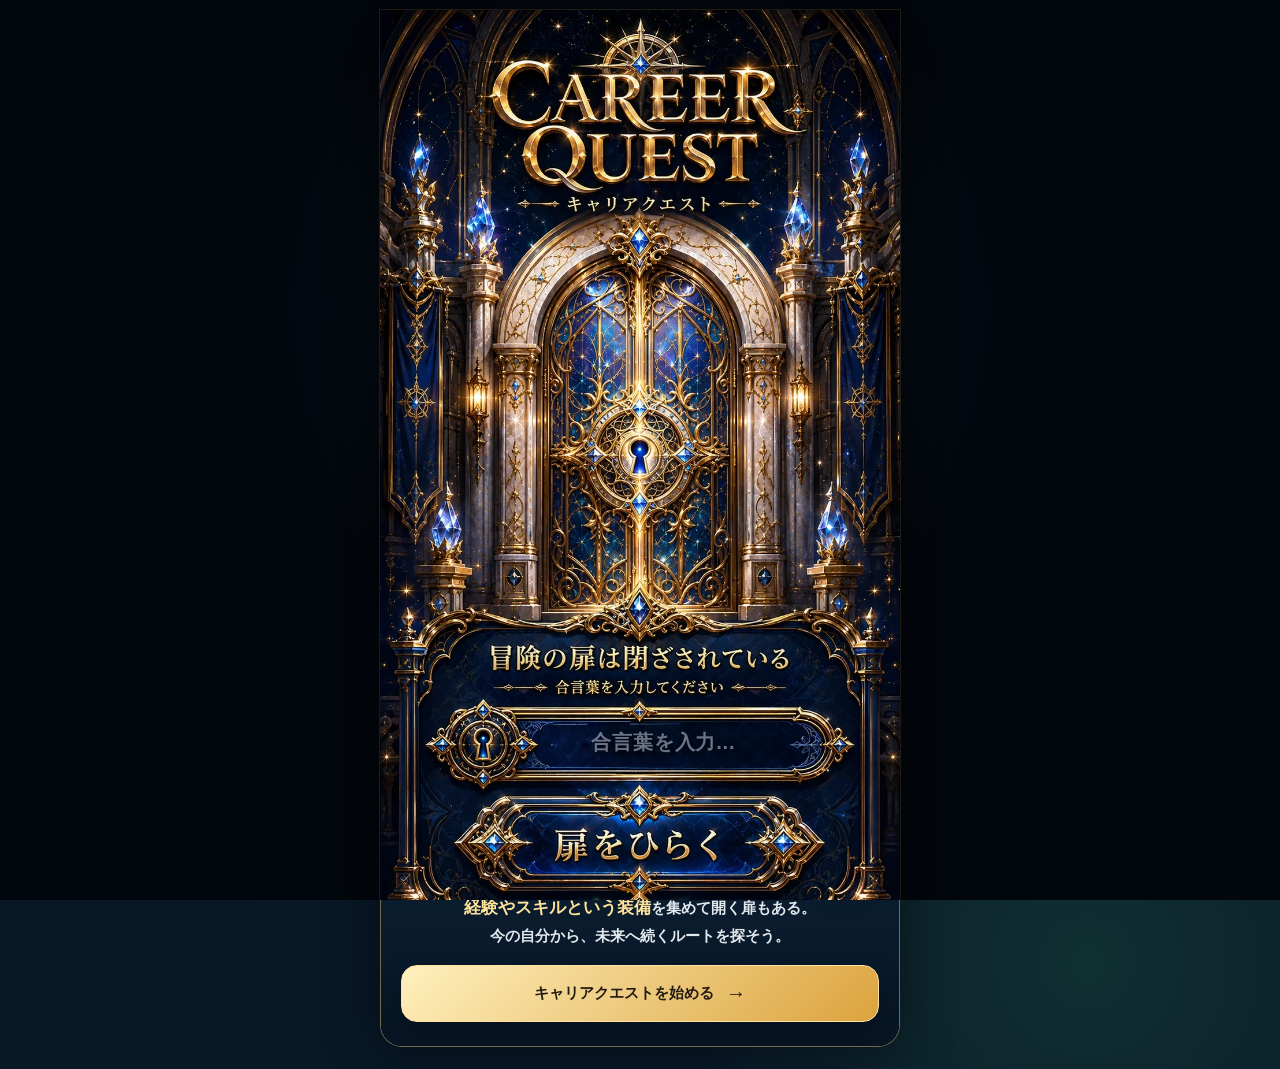
==== commit fb0eb937: "update" ====
--- a/index.html
+++ b/index.html
@@ -10,7 +10,26 @@
     <title>Career Quest | はじめのルートを探そう</title>
     <link rel="stylesheet" href="styles.css" />
   </head>
-  <body>
+  <body class="is-locked">
+    <section id="accessGate" class="access-gate" aria-labelledby="accessGateTitle">
+      <div class="access-gate__shell">
+        <img class="access-gate__art" src="assets/access-gate-screen.webp" alt="星空の神殿に立つ、金と青の閉ざされた冒険の扉" width="900" height="1599" fetchpriority="high" decoding="async" />
+
+        <div class="access-gate__panel">
+          <h1 id="accessGateTitle" class="sr-only">冒険の扉は閉ざされている</h1>
+          <p class="sr-only">合言葉を入力してください</p>
+
+          <form id="accessGateForm" class="access-gate__form" novalidate>
+            <label class="sr-only" for="accessPassphrase">合言葉</label>
+            <div class="access-gate__input-shell">
+              <input id="accessPassphrase" name="passphrase" type="text" autocomplete="off" autocapitalize="none" spellcheck="false" enterkeyhint="go" placeholder="合言葉を入力..." />
+            </div>
+            <p id="accessGateError" class="access-gate__error" role="alert" hidden>合言葉が違うようです。</p>
+            <button type="submit" aria-label="扉をひらく"><span class="sr-only">扉をひらく</span></button>
+          </form>
+        </div>
+      </div>
+    </section>
     <main class="game-shell">
       <header class="game-bar">
         <span class="game-brand">CAREER QUEST</span>
--- a/styles.css
+++ b/styles.css
@@ -2377,11 +2377,238 @@
 }
 
 @media (prefers-reduced-motion: reduce) {
-  .door-map.is-entering-gate,
+  .door-map.is-entering-gate {
+    animation: none !important;
+  }
   .gate-transition-flash {
-    animation: none !important;
-    transition-duration: .01ms !important;
+    transition: opacity 300ms ease-in !important;
   }
-}
-
-
+  .gate-transition-flash.is-fading {
+    transition-duration: 180ms !important;
+  }
+}
+
+
+
+
+/* ===== ACCESS GATE ===== */
+body.is-locked {
+  overflow: hidden;
+}
+.access-gate {
+  position: fixed;
+  z-index: 9999;
+  inset: 0;
+  display: flex;
+  justify-content: center;
+  align-items: flex-start;
+  overflow-x: hidden;
+  overflow-y: auto;
+  padding: max(10px, env(safe-area-inset-top)) 0 max(16px, env(safe-area-inset-bottom));
+  color: #fff7df;
+  background:
+    radial-gradient(circle at 50% 34%, rgba(34, 77, 116, .24), transparent 44%),
+    #02070d;
+  overscroll-behavior-y: contain;
+}
+.access-gate[hidden] { display: none; }
+.access-gate__shell {
+  position: relative;
+  width: min(100vw, 520px);
+  aspect-ratio: 900 / 1599;
+  height: auto;
+  min-height: 0;
+  overflow: hidden;
+  background: #06101d;
+  box-shadow:
+    0 0 0 1px rgba(228, 187, 83, .12),
+    0 0 80px rgba(0, 0, 0, .72);
+  isolation: isolate;
+}
+.access-gate__shell::after {
+  position: absolute;
+  z-index: 5;
+  inset: 0;
+  pointer-events: none;
+  opacity: 0;
+  background:
+    radial-gradient(circle at 50% 48%, rgba(255,255,255,.92) 0 3%, rgba(164,211,255,.54) 12%, rgba(255,232,167,.20) 26%, transparent 48%),
+    linear-gradient(rgba(255,255,255,.68), rgba(255,255,255,.68));
+  content: "";
+}
+.access-gate__art {
+  position: absolute;
+  z-index: 0;
+  inset: 0;
+  display: block;
+  width: 100%;
+  height: 100%;
+  object-fit: cover;
+  object-position: center;
+  user-select: none;
+  -webkit-user-drag: none;
+}
+.access-gate__panel {
+  position: absolute;
+  z-index: 2;
+  inset: 0;
+  width: 100%;
+  height: 100%;
+  aspect-ratio: 900 / 1599;
+  transform: none;
+}
+.access-gate__form {
+  position: absolute;
+  inset: 0;
+}
+.sr-only {
+  position: absolute;
+  width: 1px;
+  height: 1px;
+  padding: 0;
+  margin: -1px;
+  overflow: hidden;
+  clip: rect(0, 0, 0, 0);
+  white-space: nowrap;
+  border: 0;
+}
+.access-gate__input-shell {
+  position: absolute;
+  top: 76.95%;
+  right: 18.4%;
+  left: 27.4%;
+  height: 4.65%;
+  display: flex;
+  align-items: center;
+  overflow: hidden;
+  border-radius: 999px;
+  background: transparent;
+  box-shadow: none;
+}
+.access-gate__input-shell:focus-within {
+  background: transparent;
+  box-shadow: none;
+}
+.access-gate__form input {
+  width: 100%;
+  min-width: 0;
+  height: 100%;
+  padding: 0 3%;
+  border: 0;
+  outline: 0;
+  color: #fff8e2;
+  background: transparent;
+  font-size: clamp(16px, 4.1vw, 20px);
+  font-weight: 800;
+  letter-spacing: .04em;
+  text-align: center;
+  caret-color: #fff3bf;
+  text-shadow: 0 2px 7px rgba(0,0,0,.66);
+}
+.access-gate__form input::placeholder {
+  color: rgba(205, 215, 236, .52);
+  font-weight: 700;
+}
+.access-gate__form button {
+  position: absolute;
+  top: 85.45%;
+  right: 12.1%;
+  left: 13.8%;
+  height: 8.35%;
+  padding: 0;
+  border: 0;
+  border-radius: 999px;
+  outline: 0;
+  color: transparent;
+  background: transparent;
+  cursor: pointer;
+  -webkit-tap-highlight-color: transparent;
+}
+.access-gate__form button::before {
+  position: absolute;
+  inset: 9% 7%;
+  border-radius: 999px;
+  opacity: 0;
+  background: linear-gradient(180deg, rgba(116,183,255,.19), rgba(30,96,184,.10));
+  box-shadow:
+    inset 0 0 0 1px rgba(173, 217, 255, .34),
+    0 0 22px rgba(77, 155, 255, .30),
+    0 0 28px rgba(244, 199, 84, .13);
+  content: "";
+  transition: opacity 160ms ease, transform 160ms ease;
+}
+.access-gate__form button:hover::before,
+.access-gate__form button:focus-visible::before {
+  opacity: 1;
+}
+.access-gate__form button:active::before {
+  opacity: .82;
+  transform: scale(.985);
+}
+.access-gate__form button:focus-visible {
+  box-shadow: 0 0 0 3px rgba(255, 229, 145, .78);
+}
+.access-gate__form button:disabled {
+  cursor: default;
+}
+.access-gate__error {
+  position: absolute;
+  z-index: 3;
+  top: 82.45%;
+  left: 50%;
+  width: max-content;
+  max-width: 78%;
+  margin: 0;
+  padding: 5px 12px;
+  border: 1px solid rgba(255, 170, 145, .48);
+  border-radius: 999px;
+  color: #ffe0d7;
+  background: rgba(57, 13, 19, .88);
+  box-shadow: 0 6px 18px rgba(0,0,0,.38);
+  font-size: clamp(10px, 2.7vw, 12px);
+  font-weight: 900;
+  line-height: 1.25;
+  text-align: center;
+  text-shadow: 0 2px 6px rgba(0,0,0,.58);
+  transform: translateX(-50%);
+}
+.access-gate__form.is-shaking .access-gate__input-shell {
+  animation: access-gate-shake 300ms ease;
+}
+.access-gate.is-unlocking .access-gate__art {
+  filter: brightness(1.14) saturate(1.04);
+  transform: scale(1.008);
+  transition: filter 520ms ease, transform 520ms ease;
+}
+.access-gate.is-unlocking .access-gate__shell::after {
+  opacity: 1;
+  transition: opacity 430ms ease;
+}
+.access-gate.is-unlocking .access-gate__form {
+  opacity: 0;
+  transition: opacity 220ms ease;
+}
+.access-gate.is-unlocking {
+  opacity: 0;
+  transition: opacity 430ms ease 220ms;
+}
+@keyframes access-gate-shake {
+  0%,100% { transform: translateX(0); }
+  25% { transform: translateX(-5px); }
+  75% { transform: translateX(5px); }
+}
+@media (prefers-reduced-motion: reduce) {
+  .access-gate,
+  .access-gate__art,
+  .access-gate__shell::after,
+  .access-gate__form,
+  .access-gate__input-shell,
+  .access-gate__form button::before {
+    transition-duration: 120ms !important;
+    animation-duration: 120ms !important;
+  }
+}
+
+@media (max-height: 760px) {
+  .access-gate { align-items: flex-start; }
+}
